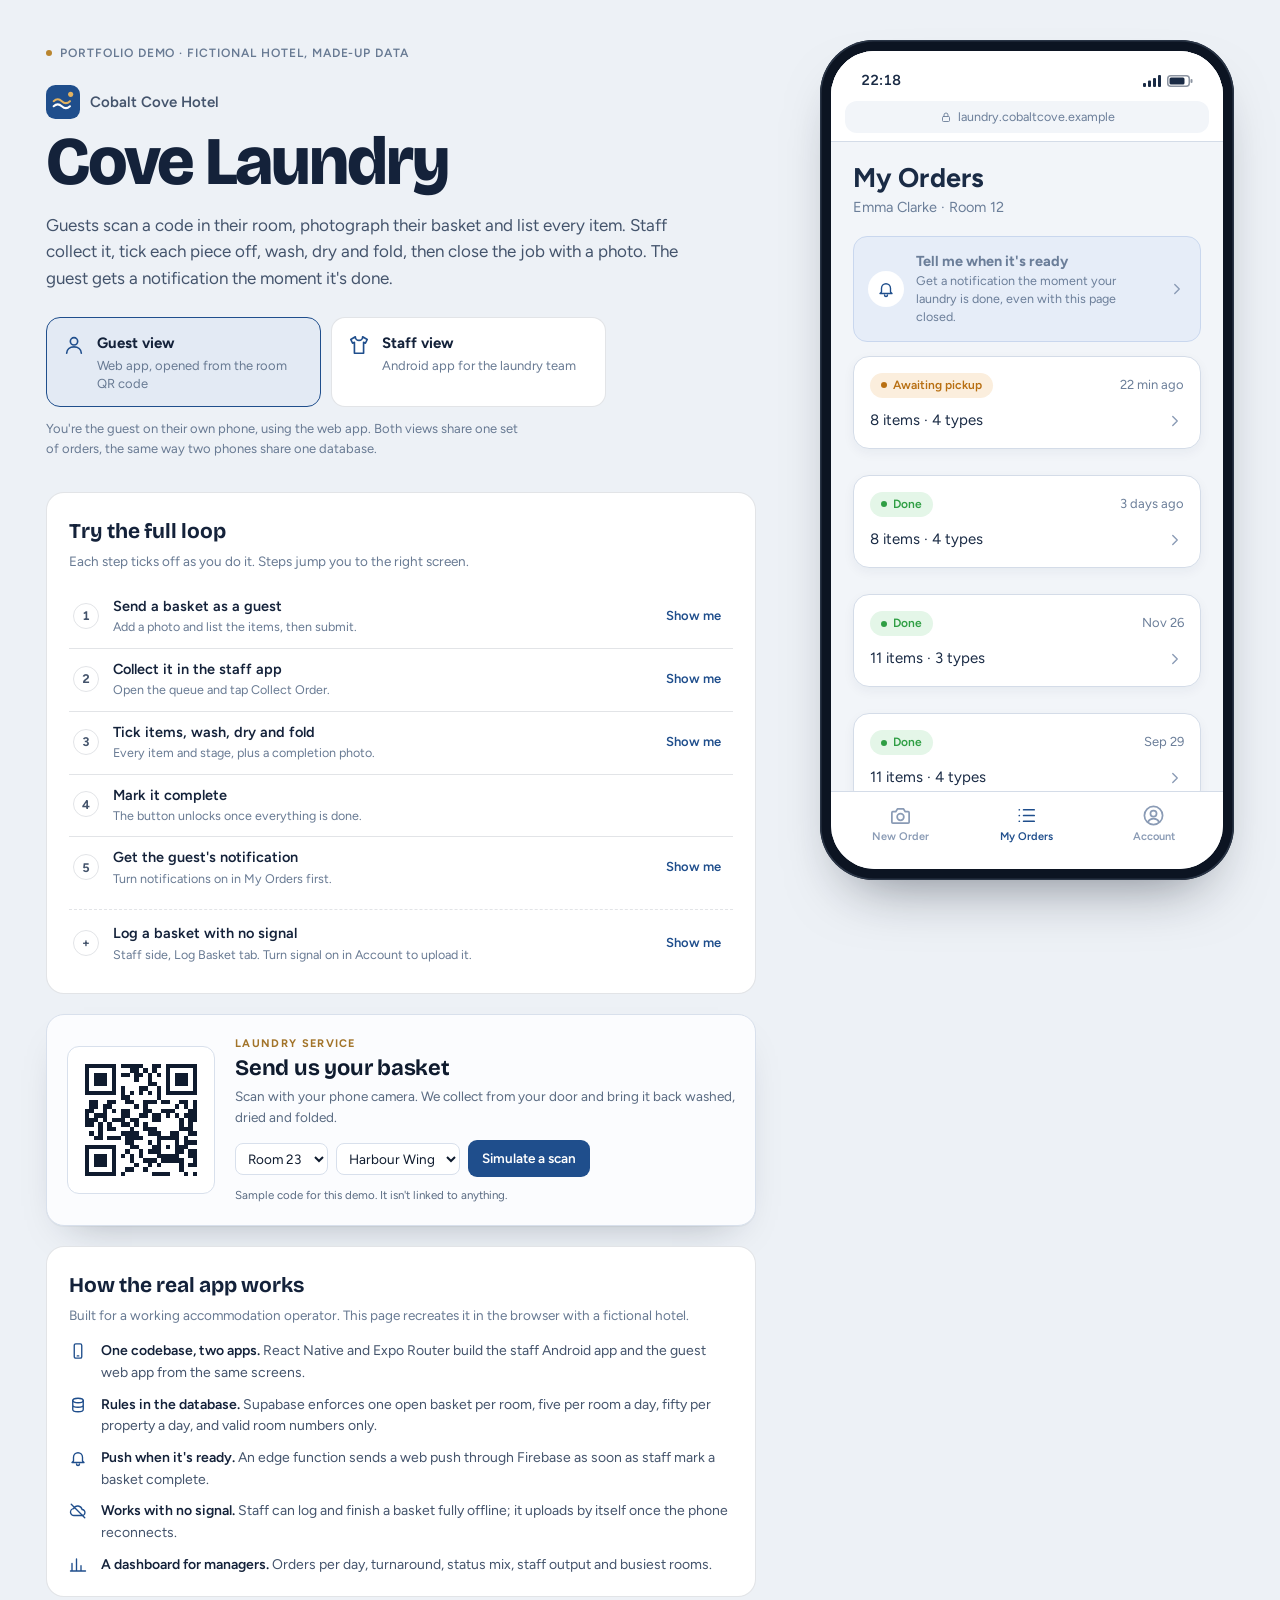
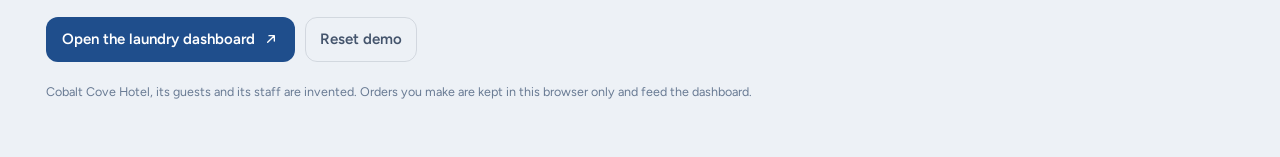
==== demos/cove-laundry/index.html @ ec840adc "Add files via upload" ====
<!doctype html><html><head><meta charset=utf8><meta name=viewport content="width=device-width,initial-scale=1,viewport-fit=cover"><style>:root{color-scheme:light;box-sizing:border-box;padding-top:env(safe-area-inset-top,0px);padding-bottom:env(safe-area-inset-bottom,0px)}html{scroll-padding-top:env(safe-area-inset-top,0px)}body{margin:0;padding:0;font:14px -apple-system,BlinkMacSystemFont,sans-serif;background:#fff;color:#000}img{max-width:100%}[hidden]:not([hidden=until-found i]){display:none!important}</style></head><body>
<title>Cove Laundry</title>
<meta name="claude:viewport-fit-sides" content="cover">
<meta name="description" content="Interactive demo of a hotel laundry app: guests send a basket from a QR code in their room, staff collect, process and complete it.">
<link rel="preconnect" href="https://fonts.googleapis.com">
<link rel="preconnect" href="https://fonts.gstatic.com" crossorigin>
<link rel="stylesheet" href="https://fonts.googleapis.com/css2?family=Bricolage+Grotesque:opsz,wght@12..96,500;12..96,700;12..96,800&family=Figtree:wght@400;500;600;700&display=swap">
<style>
/* Layout: showcase copy on the left, a live phone on the right (stacks on phones).
   The phone screen keeps the app's own light palette in both themes, the way the
   real app ships light-only; everything around it follows the viewer's theme. */
:root {
  --bg: #edf1f6;
  --panel: #ffffff;
  --ink: #14223a;
  --ink-2: #44546c;
  --muted: #687a93;
  --line: rgba(20, 34, 58, 0.12);
  --accent: #1f4e8c;
  --accent-ink: #ffffff;
  --brass: #b9852f;
  --soft: #e3eaf4;
  --bezel: #0c1422;
  --bezel-edge: #2a3546;
  --paper: #fbfcfe;
  --paper-ink: #0f1b2e;
  --paper-muted: #5a6b82;
  --paper-line: #d8e0ec;
  --done: #2f9e44;

  --f-display: "Bricolage Grotesque", "Segoe UI", system-ui, sans-serif;
  --f-body: "Figtree", system-ui, -apple-system, "Segoe UI", sans-serif;

  /* Phone screen: the app's own palette (light only, like the real app). */
  --s-bg: #f2f5f9;
  --s-surface: #ffffff;
  --s-border: #d4dce8;
  --s-accent: #1f4e8c;
  --s-accent-l: #2f6fc4;
  --s-accent-soft: #e6edf8;
  --s-grey: #8a9bb5;
  --s-text: #1a2b45;
  --s-muted: #6b7e99;
  --s-success: #2f9e44;
  --s-success-l: #e4f6e8;
  --s-warning: #b86f12;
  --s-warning-l: #fbeedd;
  --s-danger: #c0392b;
  --s-danger-l: #fbe7e4;
  --s-white: #ffffff;
  --s-overlay: rgba(26, 43, 69, 0.55);
  --s-push: rgba(250, 251, 253, 0.97);
}
@media (prefers-color-scheme: dark) {
  :root:not([data-theme="light"]) {
    --bg: #0c121c;
    --panel: #131c29;
    --ink: #edf2f9;
    --ink-2: #bcc8d8;
    --muted: #8b9bb1;
    --line: rgba(255, 255, 255, 0.1);
    --accent: #78a6e6;
    --accent-ink: #0c1422;
    --brass: #d8ab5c;
    --soft: #1b2636;
    --bezel: #04070c;
    --bezel-edge: #2c3748;
    --done: #4cc265;
    color-scheme: dark;
  }
}
:root[data-theme="dark"] {
  --bg: #0c121c;
  --panel: #131c29;
  --ink: #edf2f9;
  --ink-2: #bcc8d8;
  --muted: #8b9bb1;
  --line: rgba(255, 255, 255, 0.1);
  --accent: #78a6e6;
  --accent-ink: #0c1422;
  --brass: #d8ab5c;
  --soft: #1b2636;
  --bezel: #04070c;
  --bezel-edge: #2c3748;
  --done: #4cc265;
  color-scheme: dark;
}

* { box-sizing: border-box; }
body {
  margin: 0;
  background: var(--bg);
  color: var(--ink);
  font: 15px/1.55 var(--f-body);
  -webkit-font-smoothing: antialiased;
}
button, input, select { font: inherit; }
:focus-visible { outline: 2px solid var(--accent); outline-offset: 2px; }

.page {
  max-width: 1220px;
  margin: 0 auto;
  padding-block: 40px 56px;
  padding-left: max(16px, env(safe-area-inset-left, 0px));
  padding-right: max(16px, env(safe-area-inset-right, 0px));
  display: grid;
  grid-template-columns: minmax(0, 1fr) 414px;
  grid-template-areas: "intro device" "details device";
  column-gap: 64px;
  row-gap: 32px;
  align-items: start;
}
.intro { grid-area: intro; min-width: 0; }
.details { grid-area: details; min-width: 0; display: grid; gap: 20px; }
.device-col { grid-area: device; position: sticky; top: 24px; }

.eyebrow {
  display: inline-flex; align-items: center; gap: 8px;
  font-size: 12px; font-weight: 600; letter-spacing: 0.08em; text-transform: uppercase;
  color: var(--muted);
}
.eyebrow .dot { width: 6px; height: 6px; border-radius: 50%; background: var(--brass); }
.brandline { display: flex; align-items: center; gap: 10px; margin-top: 22px; color: var(--ink-2); font-weight: 600; }
.brandline svg { width: 34px; height: 34px; flex: none; }
h1 {
  font-family: var(--f-display);
  font-weight: 800;
  font-size: clamp(42px, 6vw, 68px);
  line-height: 0.98;
  letter-spacing: -0.03em;
  margin: 10px 0 16px;
  text-wrap: balance;
}
.lede { font-size: 17px; color: var(--ink-2); max-width: 60ch; margin: 0 0 26px; }

.modes { display: grid; grid-template-columns: 1fr 1fr; gap: 10px; max-width: 560px; }
.mode {
  display: flex; gap: 12px; align-items: flex-start; text-align: left;
  padding: 14px 16px; border-radius: 14px; cursor: pointer;
  background: var(--panel); color: var(--ink); border: 1.5px solid var(--line);
  transition: border-color .15s, background .15s;
}
.mode:hover { border-color: var(--accent); }
.mode[aria-pressed="true"] { border-color: var(--accent); background: var(--soft); }
.mode svg { width: 22px; height: 22px; flex: none; margin-top: 2px; color: var(--accent); }
.mode b { display: block; font-weight: 700; }
.mode span { display: block; font-size: 13px; color: var(--muted); line-height: 1.35; margin-top: 2px; }
.modehint { color: var(--muted); font-size: 13px; margin: 12px 0 0; max-width: 60ch; }

.panel {
  background: var(--panel); border: 1px solid var(--line); border-radius: 18px;
  padding: 22px 22px 20px;
}
.panel h2 {
  font-family: var(--f-display); font-weight: 700; font-size: 21px; letter-spacing: -0.01em;
  margin: 0 0 4px;
}
.panel .hint { color: var(--muted); font-size: 13.5px; margin: 0 0 14px; }

.steps { list-style: none; padding: 0; margin: 0; display: grid; gap: 2px; }
.step {
  display: grid; grid-template-columns: 28px minmax(0, 1fr) auto; gap: 12px; align-items: center;
  padding: 9px 4px; border-top: 1px solid var(--line);
}
.step:first-child { border-top: 0; }
.step .num {
  width: 26px; height: 26px; border-radius: 50%; display: grid; place-items: center;
  font-size: 12.5px; font-weight: 700; border: 1.5px solid var(--line); color: var(--ink-2);
  font-variant-numeric: tabular-nums;
}
.step.done .num { background: var(--done); border-color: var(--done); color: #fff; }
.step .txt b { display: block; font-weight: 600; font-size: 14.5px; }
.step .txt span { display: block; font-size: 12.5px; color: var(--muted); }
.step.done .txt b { color: var(--ink-2); }
.linkbtn {
  border: 0; background: none; color: var(--accent); font-weight: 600; font-size: 13px; cursor: pointer;
  padding: 6px 8px; border-radius: 8px; white-space: nowrap;
}
.linkbtn:hover { background: var(--soft); }
.also { margin-top: 10px; padding-top: 12px; border-top: 1px dashed var(--line); }

/* In-room card: a printed tent card, deliberately paper-white in both themes. */
.roomcard {
  background: var(--paper); color: var(--paper-ink);
  border: 1px solid var(--paper-line); border-radius: 18px;
  padding: 20px; display: grid; grid-template-columns: 148px minmax(0, 1fr); gap: 20px; align-items: center;
  box-shadow: 0 1px 0 rgba(15, 27, 46, .04), 0 18px 40px -24px rgba(15, 27, 46, .35);
}
.qrbox { background: #fff; border: 1px solid var(--paper-line); border-radius: 12px; padding: 8px; }
.qrbox svg { display: block; width: 100%; height: auto; }
.roomcard .kicker { font-size: 11px; letter-spacing: .12em; text-transform: uppercase; font-weight: 700; color: #a2742a; }
.roomcard h3 { font-family: var(--f-display); font-size: 22px; line-height: 1.1; margin: 4px 0 6px; letter-spacing: -0.01em; }
.roomcard p { margin: 0 0 12px; font-size: 13.5px; color: var(--paper-muted); }
.roomcard .pickrow { display: flex; flex-wrap: wrap; gap: 8px; align-items: center; }
.roomcard select {
  border: 1px solid var(--paper-line); background: #fff; color: var(--paper-ink);
  border-radius: 8px; padding: 6px 8px; font-size: 13.5px; color-scheme: light;
}
.scanbtn {
  border: 0; border-radius: 9px; padding: 8px 14px; cursor: pointer; font-weight: 600; font-size: 13.5px;
  background: #1f4e8c; color: #fff;
}
.scanbtn:hover { background: #2a5fa6; }
.roomcard .fine { font-size: 11.5px; color: var(--paper-muted); margin: 10px 0 0; }

.stack { margin: 0; padding: 0; list-style: none; display: grid; gap: 10px; }
.stack li { display: grid; grid-template-columns: 22px minmax(0, 1fr); gap: 10px; font-size: 14px; color: var(--ink-2); }
.stack li svg { width: 18px; height: 18px; color: var(--accent); margin-top: 2px; }
.stack li b { color: var(--ink); font-weight: 600; }

.actions { display: flex; flex-wrap: wrap; gap: 10px; align-items: center; }
.cta {
  display: inline-flex; align-items: center; gap: 8px; text-decoration: none;
  background: var(--accent); color: var(--accent-ink); font-weight: 600;
  padding: 11px 16px; border-radius: 12px; border: 0; cursor: pointer;
}
.cta svg { width: 16px; height: 16px; }
.ghost {
  display: inline-flex; align-items: center; gap: 8px; cursor: pointer;
  background: transparent; color: var(--ink-2); border: 1px solid var(--line);
  padding: 10px 14px; border-radius: 12px; font-weight: 600;
}
.ghost:hover { color: var(--ink); border-color: var(--muted); }
.ghost.warn { color: #c0392b; border-color: #c0392b; }
.small { color: var(--muted); font-size: 12.5px; margin: 0; }

/* ---------------------------------------------------------------- phone */
.phone {
  width: 414px; max-width: 100%;
  height: clamp(640px, calc(100vh - 48px), 840px);
  padding: 11px; border-radius: 54px;
  background: var(--bezel);
  box-shadow: inset 0 0 0 1.5px var(--bezel-edge), 0 30px 60px -30px rgba(12, 20, 34, .55);
}
.screen {
  position: relative; height: 100%; overflow: hidden; border-radius: 44px;
  background: var(--s-bg); color: var(--s-text);
  display: flex; flex-direction: column;
  font-family: var(--f-body); font-size: 15px; line-height: 1.45;
  color-scheme: light;
}
#app { display: flex; flex-direction: column; height: 100%; min-height: 0; }
.sbar {
  flex: none; height: 46px; padding: 14px 30px 0; display: flex; align-items: center; justify-content: space-between;
  font-weight: 600; font-size: 14.5px; color: var(--s-text); background: var(--s-surface);
  font-variant-numeric: tabular-nums;
}
.sbar.staff { background: var(--s-bg); }
.sbar .icons { display: flex; align-items: center; gap: 6px; }
.sbar .icons svg { height: 12px; width: auto; }
.sbar .nosig { font-size: 11.5px; font-weight: 600; color: var(--s-warning); }
.urlbar {
  flex: none; margin: 4px 14px 8px; padding: 7px 12px; border-radius: 12px;
  background: var(--s-bg); color: var(--s-muted); font-size: 12.5px;
  display: flex; align-items: center; gap: 6px; justify-content: center;
}
.urlbar svg { width: 12px; height: 12px; }
.urlwrap { background: var(--s-surface); border-bottom: 1px solid var(--s-border); flex: none; }
.view { flex: 1; min-height: 0; overflow-y: auto; overscroll-behavior: contain; scrollbar-width: thin; }
.pad { padding: 20px 22px 32px; }

.tabbar {
  flex: none; display: grid; background: var(--s-surface); border-top: 1px solid var(--s-border);
  padding: 6px 6px 18px;
}
.tab {
  border: 0; background: none; cursor: pointer; display: grid; justify-items: center; gap: 2px;
  color: var(--s-grey); font-size: 11px; font-weight: 600; padding: 6px 2px; border-radius: 10px;
}
.tab svg { width: 23px; height: 23px; }
.tab[aria-current="page"] { color: var(--s-accent); }

.s-title { font-size: 27px; font-weight: 700; letter-spacing: 0.1px; margin: 0; color: var(--s-text); line-height: 1.15; }
.s-sub { color: var(--s-muted); margin: 4px 0 18px; font-size: 14.5px; }
.back {
  width: 40px; height: 40px; margin: -6px 0 6px -10px; border: 0; background: none; cursor: pointer;
  display: grid; place-items: center; color: var(--s-text); border-radius: 10px;
}
.back svg { width: 22px; height: 22px; }

.card {
  background: var(--s-surface); border: 1px solid var(--s-border); border-radius: 16px; padding: 16px;
  box-shadow: 0 4px 12px rgba(26, 43, 69, .05);
}
.card + .card { margin-top: 14px; }
.card h3 { margin: 0; font-size: 17px; font-weight: 600; }
.card .h-hint { color: var(--s-muted); font-size: 13px; font-weight: 500; margin: 4px 0 12px; }
.card-row { display: flex; align-items: center; gap: 10px; justify-content: space-between; }
.tap { cursor: pointer; transition: background .12s; display: block; width: 100%; text-align: left; font: inherit; color: inherit; }
.tap:hover { background: #f8fafd; }
.tap.card-row { display: flex; }
.list { display: grid; gap: 12px; }

.badge {
  display: inline-flex; align-items: center; gap: 6px; flex: none;
  padding: 4px 11px; border-radius: 999px; font-size: 12px; font-weight: 600; white-space: nowrap;
}
.badge::before { content: ""; width: 6px; height: 6px; border-radius: 50%; background: currentColor; }
.b-pending { color: var(--s-warning); background: var(--s-warning-l); }
.b-in_progress { color: var(--s-accent-l); background: var(--s-accent-soft); }
.b-completed { color: var(--s-success); background: var(--s-success-l); }

.meta { color: var(--s-muted); font-size: 13px; }
.who { font-weight: 600; font-size: 15px; }
.chev { width: 18px; height: 18px; color: var(--s-grey); flex: none; }
.hint-line { display: flex; align-items: center; gap: 6px; margin-top: 10px; color: var(--s-warning); font-size: 12.5px; font-weight: 600; }
.hint-line svg { width: 15px; height: 15px; }
.unsynced {
  display: inline-flex; align-items: center; gap: 6px; margin-top: 8px;
  background: var(--s-warning-l); color: var(--s-warning); border-radius: 8px; padding: 4px 8px;
  font-size: 12px; font-weight: 600;
}
.unsynced svg { width: 13px; height: 13px; }

.btn {
  display: inline-flex; align-items: center; justify-content: center; gap: 8px;
  height: 48px; padding: 0 16px; border-radius: 12px; cursor: pointer; width: 100%;
  font-weight: 600; font-size: 15px; border: 1.5px solid transparent; text-decoration: none;
}
.btn svg { width: 18px; height: 18px; }
.btn.lg { height: 54px; font-size: 16px; }
.btn.primary { background: var(--s-accent); color: var(--s-white); }
.btn.secondary { background: var(--s-accent-l); color: var(--s-white); }
.btn.outline { background: var(--s-surface); color: var(--s-accent); border-color: var(--s-accent); }
.btn:disabled, .btn[aria-disabled="true"] { opacity: .42; cursor: not-allowed; }
.btn-row { display: flex; gap: 10px; }
.mt { margin-top: 14px; }
.mt-l { margin-top: 20px; }

.field { display: grid; gap: 6px; }
.field + .field { margin-top: 14px; }
.field > span { font-size: 13px; font-weight: 500; color: var(--s-muted); }
.input {
  width: 100%; height: 46px; padding: 0 12px; border-radius: 12px; font-size: 15px;
  border: 1px solid var(--s-border); background: var(--s-surface); color: var(--s-text);
  appearance: none;
}
select.input {
  background-image: url("data:image/svg+xml,%3Csvg xmlns='http://www.w3.org/2000/svg' viewBox='0 0 24 24' fill='none' stroke='%238A9BB5' stroke-width='2'%3E%3Cpath d='M6 9l6 6 6-6'/%3E%3C/svg%3E");
  background-repeat: no-repeat; background-position: right 12px center; background-size: 18px; padding-right: 38px;
}
.input::placeholder { color: var(--s-grey); }
.input:focus { outline: 2px solid var(--s-accent-l); outline-offset: 0; border-color: transparent; }

.photo { position: relative; border-radius: 12px; overflow: hidden; background: var(--s-bg); height: 180px; }
.photo svg, .photo img { display: block; width: 100%; height: 100%; object-fit: cover; }
.chip-x {
  position: absolute; top: 8px; right: 8px; display: inline-flex; align-items: center; gap: 4px;
  background: var(--s-overlay); color: var(--s-white); border: 0; border-radius: 999px; padding: 5px 10px;
  font-size: 12px; font-weight: 600; cursor: pointer;
}
.chip-x svg { width: 13px; height: 13px; }
.photo-tag {
  position: absolute; left: 8px; bottom: 8px; background: var(--s-overlay); color: var(--s-white);
  font-size: 11px; font-weight: 600; padding: 3px 8px; border-radius: 6px;
}

.items { display: grid; gap: 2px; margin-bottom: 12px; }
.item {
  display: flex; align-items: center; gap: 10px; padding: 8px 0; border-bottom: 1px solid var(--s-border);
  font: inherit; color: inherit; background: none; border-left: 0; border-right: 0; border-top: 0; text-align: left; width: 100%;
}
button.item { cursor: pointer; }
button.item:disabled { cursor: default; }
.qty {
  min-width: 26px; height: 26px; border-radius: 13px; background: var(--s-bg); color: var(--s-accent);
  display: inline-grid; place-items: center; padding: 0 7px; font-size: 12.5px; font-weight: 700;
  font-variant-numeric: tabular-nums;
}
.item .nm { flex: 1; }
.item .nm.checked { color: var(--s-muted); text-decoration: line-through; }
.item svg { width: 20px; height: 20px; flex: none; }
.icon-btn { border: 0; background: none; cursor: pointer; padding: 4px; border-radius: 8px; display: grid; place-items: center; }
.icon-btn svg { width: 18px; height: 18px; }
.c-danger { color: var(--s-danger); }
.c-success { color: var(--s-success); }
.c-grey { color: var(--s-grey); }

.addrow { display: flex; gap: 8px; }
.addrow .input { flex: 1; min-width: 0; }
.stepper {
  display: flex; align-items: center; height: 46px; padding: 0 4px; border-radius: 12px;
  background: var(--s-bg); border: 1px solid var(--s-border);
}
.stepper button { width: 30px; height: 30px; border: 0; background: none; color: var(--s-accent); cursor: pointer; display: grid; place-items: center; border-radius: 8px; }
.stepper button svg { width: 16px; height: 16px; }
.stepper b { min-width: 22px; text-align: center; font-variant-numeric: tabular-nums; }
.quick { display: flex; flex-wrap: wrap; gap: 6px; margin-top: 10px; }
.quick button {
  border: 1px dashed var(--s-border); background: var(--s-surface); color: var(--s-muted);
  border-radius: 999px; padding: 4px 10px; font-size: 12.5px; font-weight: 500; cursor: pointer;
}
.quick button:hover { color: var(--s-accent); border-color: var(--s-accent); }

.banner {
  display: flex; gap: 12px; align-items: center; padding: 14px; border-radius: 14px; margin-bottom: 14px;
  background: var(--s-accent-soft); border: 1px solid #c9d7ee; cursor: pointer; width: 100%; text-align: left;
  color: var(--s-text); font: inherit;
}
.banner .ic { width: 36px; height: 36px; border-radius: 50%; background: var(--s-surface); display: grid; place-items: center; color: var(--s-accent); flex: none; }
.banner .ic svg { width: 18px; height: 18px; }
.banner b { display: block; font-size: 14.5px; }
.banner span { display: block; font-size: 12.5px; color: var(--s-muted); }
.banner.ok { background: var(--s-success-l); border-color: #c4e7cc; cursor: default; }
.banner.ok .ic { color: var(--s-success); }

.note {
  display: flex; gap: 10px; align-items: flex-start; padding: 12px 14px; border-radius: 12px;
  background: var(--s-accent-soft); color: var(--s-text); font-size: 13px; margin-bottom: 14px;
}
.note svg { width: 18px; height: 18px; color: var(--s-accent); flex: none; margin-top: 1px; }
.error {
  display: flex; gap: 10px; align-items: flex-start; padding: 12px 14px; border-radius: 12px;
  background: var(--s-danger-l); color: #8f2a20; font-size: 13.5px; margin-bottom: 14px;
}
.error svg { width: 18px; height: 18px; flex: none; margin-top: 1px; }

.timeline { display: grid; }
.tl { display: grid; grid-template-columns: 22px minmax(0, 1fr); gap: 12px; }
.tl .mk { display: grid; justify-items: center; }
.tl .dot { width: 22px; height: 22px; border-radius: 50%; border: 2px solid var(--s-border); background: var(--s-surface); display: grid; place-items: center; }
.tl .dot svg { width: 12px; height: 12px; color: var(--s-white); }
.tl.done .dot { background: var(--s-success); border-color: var(--s-success); }
.tl .ln { width: 2px; flex: 1; min-height: 22px; background: var(--s-border); }
.tl.done .ln { background: var(--s-success); }
.tl .tx { padding-bottom: 14px; }
.tl .tx b { display: block; font-weight: 600; color: var(--s-muted); }
.tl.done .tx b { color: var(--s-text); }
.tl .tx span { font-size: 12.5px; color: var(--s-muted); }

.stages { display: grid; grid-template-columns: repeat(3, 1fr); gap: 8px; }
.stage {
  display: grid; justify-items: center; gap: 4px; padding: 12px 6px; border-radius: 12px; cursor: pointer;
  border: 1.5px solid var(--s-border); background: var(--s-surface); color: var(--s-muted); font-weight: 600; font-size: 13px;
}
.stage svg { width: 20px; height: 20px; }
.stage.on { border-color: var(--s-success); background: var(--s-success-l); color: var(--s-success); }
.stage:disabled { opacity: .55; cursor: default; }
.chips { display: flex; gap: 8px; flex-wrap: wrap; }
.chipst { display: inline-flex; align-items: center; gap: 5px; border-radius: 999px; padding: 4px 10px; font-size: 12.5px; font-weight: 600; background: var(--s-bg); color: var(--s-muted); }
.chipst.on { background: var(--s-success-l); color: var(--s-success); }
.chipst svg { width: 14px; height: 14px; }

.profile { display: grid; justify-items: center; text-align: center; padding: 24px 16px; }
.avatar { width: 64px; height: 64px; border-radius: 50%; background: var(--s-accent); color: var(--s-white); display: grid; place-items: center; margin-bottom: 10px; }
.avatar svg { width: 28px; height: 28px; }
.profile .nm { font-size: 19px; font-weight: 700; }
.roletag { margin-top: 10px; background: var(--s-accent-soft); color: var(--s-accent); padding: 4px 12px; border-radius: 999px; font-size: 12px; font-weight: 600; }
.statrow { display: grid; grid-template-columns: repeat(3, 1fr); gap: 8px; margin-top: 12px; }
.stat { text-align: center; background: var(--s-bg); border-radius: 12px; padding: 10px 4px; }
.stat b { display: block; font-size: 24px; font-weight: 700; font-variant-numeric: tabular-nums; }
.stat span { font-size: 12px; color: var(--s-muted); font-weight: 500; }
.switch {
  width: 46px; height: 28px; border-radius: 999px; border: 0; cursor: pointer; position: relative; flex: none;
  background: var(--s-border); transition: background .15s;
}
.switch::after { content: ""; position: absolute; top: 3px; left: 3px; width: 22px; height: 22px; border-radius: 50%; background: var(--s-white); box-shadow: 0 1px 3px rgba(0,0,0,.2); transition: transform .15s; }
.switch[aria-checked="true"] { background: var(--s-success); }
.switch[aria-checked="true"]::after { transform: translateX(18px); }

.empty { text-align: center; padding: 48px 18px; color: var(--s-muted); }
.empty svg { width: 46px; height: 46px; color: var(--s-grey); }
.empty b { display: block; color: var(--s-text); font-size: 16px; margin: 8px 0 4px; }
.empty span { font-size: 13.5px; }

.hotelmark { display: flex; align-items: center; gap: 10px; margin-bottom: 26px; }
.hotelmark svg { width: 40px; height: 40px; }
.hotelmark b { display: block; font-size: 15px; }
.hotelmark span { display: block; font-size: 12px; color: var(--s-muted); letter-spacing: .06em; text-transform: uppercase; font-weight: 600; }
.namechips { display: flex; flex-wrap: wrap; gap: 6px; margin-top: 10px; }
.namechips button { border: 1px solid var(--s-border); background: var(--s-surface); color: var(--s-text); border-radius: 999px; padding: 5px 11px; font-size: 13px; cursor: pointer; }
.namechips button:hover { border-color: var(--s-accent); color: var(--s-accent); }
.offline-note { display: flex; gap: 10px; padding: 12px 14px; border-radius: 12px; background: var(--s-surface); border: 1px solid var(--s-border); font-size: 13px; color: var(--s-muted); margin-bottom: 14px; }
.offline-note svg { width: 18px; height: 18px; color: var(--s-accent); flex: none; margin-top: 1px; }
.listnote { text-align: center; color: var(--s-muted); font-size: 12.5px; padding: 6px 0 0; }

/* toasts, push notifications and sheets live above the re-rendered app */
#toasts { position: absolute; left: 12px; right: 12px; top: 50px; display: grid; gap: 8px; z-index: 30; pointer-events: none; }
.toast {
  pointer-events: auto; background: var(--s-text); color: var(--s-white); border-radius: 14px; padding: 12px 14px;
  font-size: 13.5px; box-shadow: 0 10px 30px rgba(10, 20, 40, .25); animation: drop .25s ease-out;
}
.toast b { display: block; font-size: 14px; }
.toast.push {
  background: var(--s-push); color: var(--s-text); border: 1px solid var(--s-border); cursor: pointer;
  display: grid; grid-template-columns: 36px minmax(0, 1fr); gap: 10px; align-items: start;
}
.toast.push .appic { width: 36px; height: 36px; border-radius: 9px; background: var(--s-accent); display: grid; place-items: center; color: #fff; }
.toast.push .appic svg { width: 20px; height: 20px; }
.toast.push small { display: block; color: var(--s-muted); font-size: 11.5px; }
.toast.push span { display: block; color: var(--s-muted); }
@keyframes drop { from { transform: translateY(-14px); opacity: 0; } to { transform: none; opacity: 1; } }
#sheet[hidden] { display: none; }
#sheet { position: absolute; inset: 0; background: var(--s-overlay); z-index: 40; display: grid; align-items: end; }
.sheetbox { background: var(--s-surface); border-radius: 22px 22px 0 0; padding: 22px 22px 30px; animation: rise .22s ease-out; }
.sheetbox h3 { margin: 0 0 6px; font-size: 18px; }
.sheetbox p { margin: 0 0 18px; color: var(--s-muted); font-size: 14px; }
@keyframes rise { from { transform: translateY(30px); opacity: .4; } to { transform: none; opacity: 1; } }
@media (prefers-reduced-motion: reduce) { .toast, .sheetbox { animation: none; } }

@media (max-width: 1040px) {
  .page { grid-template-columns: minmax(0, 1fr); grid-template-areas: "intro" "device" "details"; padding-block: 28px 48px; }
  .device-col { position: static; justify-self: center; width: 100%; max-width: 414px; }
  .phone { height: 780px; }
}
@media (max-width: 480px) {
  .phone { padding: 0; border-radius: 22px; height: 740px; box-shadow: 0 0 0 1px var(--line); }
  .screen { border-radius: 22px; }
  .sbar { padding: 6px 18px 0; height: 34px; }
  .modes { grid-template-columns: 1fr; }
  .roomcard { grid-template-columns: 1fr; justify-items: start; }
  .roomcard .qrbox { width: 150px; }
  .panel { padding: 18px 16px; }
}
</style>

<div class="page">
  <header class="intro">
    <div class="eyebrow"><span class="dot"></span>Portfolio demo · fictional hotel, made-up data</div>
    <div class="brandline">
      <svg viewBox="0 0 40 40" aria-hidden="true"><rect width="40" height="40" rx="11" fill="#1f4e8c"/><path d="M9 25c3.2-3 6.4-3 9.6 0s6.4 3 9.6 0" fill="none" stroke="#fff" stroke-width="2.4" stroke-linecap="round"/><path d="M9 19c3.2-3 6.4-3 9.6 0s6.4 3 9.6 0" fill="none" stroke="#e2b261" stroke-width="2.4" stroke-linecap="round"/><circle cx="29" cy="11" r="3" fill="#e2b261"/></svg>
      Cobalt Cove Hotel
    </div>
    <h1>Cove Laundry</h1>
    <p class="lede">Guests scan a code in their room, photograph their basket and list every item. Staff collect it, tick each piece off, wash, dry and fold, then close the job with a photo. The guest gets a notification the moment it's done.</p>
    <div class="modes" id="modes">
      <button class="mode" type="button" data-mode="guest" aria-pressed="true">
        <svg viewBox="0 0 24 24" fill="none" stroke="currentColor" stroke-width="1.8" stroke-linecap="round" stroke-linejoin="round" aria-hidden="true"><circle cx="12" cy="8" r="4"/><path d="M4 21c0-4.4 3.6-7 8-7s8 2.6 8 7"/></svg>
        <div><b>Guest view</b><span>Web app, opened from the room QR code</span></div>
      </button>
      <button class="mode" type="button" data-mode="staff" aria-pressed="false">
        <svg viewBox="0 0 24 24" fill="none" stroke="currentColor" stroke-width="1.8" stroke-linecap="round" stroke-linejoin="round" aria-hidden="true"><path d="M8 3l-5 3 2 4 2-1v12h10V9l2 1 2-4-5-3a4 4 0 0 1-8 0z"/></svg>
        <div><b>Staff view</b><span>Android app for the laundry team</span></div>
      </button>
    </div>
    <p class="modehint" id="modeHint">Both views share one set of orders, the same way two phones share one database in the real app.</p>
  </header>

  <div class="device-col">
    <div class="phone">
      <div class="screen" id="screen">
        <div id="app"></div>
        <div id="toasts" aria-live="polite"></div>
        <div id="sheet" hidden></div>
      </div>
    </div>
  </div>

  <aside class="details">
    <section class="panel" aria-labelledby="tourTitle">
      <h2 id="tourTitle">Try the full loop</h2>
      <p class="hint">Each step ticks off as you do it. Steps jump you to the right screen.</p>
      <ol class="steps" id="steps"></ol>
    </section>

    <section class="roomcard" aria-label="In-room QR card">
      <div class="qrbox" id="qr"></div>
      <div>
        <div class="kicker">Laundry service</div>
        <h3>Send us your basket</h3>
        <p>Scan with your phone camera. We collect from your door and bring it back washed, dried and folded.</p>
        <div class="pickrow">
          <select id="qrRoom" aria-label="Room on the card"></select>
          <select id="qrSite" aria-label="Property on the card"></select>
          <button class="scanbtn" type="button" id="scanBtn">Simulate a scan</button>
        </div>
        <p class="fine">Sample code for this demo. It isn't linked to anything.</p>
      </div>
    </section>

    <section class="panel" aria-labelledby="stackTitle">
      <h2 id="stackTitle">How the real app works</h2>
      <p class="hint">Built for a working accommodation operator. This page recreates it in the browser with a fictional hotel.</p>
      <ul class="stack">
        <li><svg viewBox="0 0 24 24" fill="none" stroke="currentColor" stroke-width="1.8" stroke-linecap="round" stroke-linejoin="round"><rect x="7" y="2.5" width="10" height="19" rx="2"/><path d="M11 18.5h2"/></svg><div><b>One codebase, two apps.</b> React Native and Expo Router build the staff Android app and the guest web app from the same screens.</div></li>
        <li><svg viewBox="0 0 24 24" fill="none" stroke="currentColor" stroke-width="1.8" stroke-linecap="round" stroke-linejoin="round"><ellipse cx="12" cy="6" rx="7" ry="3"/><path d="M5 6v12c0 1.7 3.1 3 7 3s7-1.3 7-3V6M5 12c0 1.7 3.1 3 7 3s7-1.3 7-3"/></svg><div><b>Rules in the database.</b> Supabase enforces one open basket per room, five per room a day, fifty per property a day, and valid room numbers only.</div></li>
        <li><svg viewBox="0 0 24 24" fill="none" stroke="currentColor" stroke-width="1.8" stroke-linecap="round" stroke-linejoin="round"><path d="M6 16V11a6 6 0 1 1 12 0v5l2 2H4z"/><path d="M10 20a2 2 0 0 0 4 0"/></svg><div><b>Push when it's ready.</b> An edge function sends a web push through Firebase as soon as staff mark a basket complete.</div></li>
        <li><svg viewBox="0 0 24 24" fill="none" stroke="currentColor" stroke-width="1.8" stroke-linecap="round" stroke-linejoin="round"><path d="M7 18h10a4 4 0 0 0 .5-8A6 6 0 0 0 6.2 8.8 4.6 4.6 0 0 0 7 18z"/><path d="M3 3l18 18"/></svg><div><b>Works with no signal.</b> Staff can log and finish a basket fully offline; it uploads by itself once the phone reconnects.</div></li>
        <li><svg viewBox="0 0 24 24" fill="none" stroke="currentColor" stroke-width="1.8" stroke-linecap="round" stroke-linejoin="round"><path d="M4 20V10M10 20V4M16 20v-7M22 20H2"/></svg><div><b>A dashboard for managers.</b> Orders per day, turnaround, status mix, staff output and busiest rooms.</div></li>
      </ul>
    </section>

    <div class="actions">
      <a class="cta" href="dashboard.html" target="_blank" rel="noopener">Open the laundry dashboard
        <svg viewBox="0 0 24 24" fill="none" stroke="currentColor" stroke-width="2" stroke-linecap="round" stroke-linejoin="round"><path d="M7 17L17 7M9 7h8v8"/></svg></a>
      <button class="ghost" type="button" id="resetBtn">Reset demo</button>
    </div>
    <p class="small">Cobalt Cove Hotel, its guests and its staff are invented. Orders you make are kept in this browser only and feed the dashboard.</p>
  </aside>
</div>

<script src="demo-data.js"></script>
<script>
(function () {
  "use strict";
  var D = window.CoveData;
  var S = D.load();

  /* ------------------------------------------------------------ icons */
  var P = {
    camera: '<path d="M4 8h3l2-3h6l2 3h3a1 1 0 0 1 1 1v10a1 1 0 0 1-1 1H4a1 1 0 0 1-1-1V9a1 1 0 0 1 1-1z"/><circle cx="12" cy="13.5" r="3.5"/>',
    list: '<path d="M9 6h11M9 12h11M9 18h11M4.5 6h.01M4.5 12h.01M4.5 18h.01"/>',
    user: '<circle cx="12" cy="12" r="9.5"/><circle cx="12" cy="10" r="3.2"/><path d="M6.2 18.6c1.3-2.3 3.4-3.4 5.8-3.4s4.5 1.1 5.8 3.4"/>',
    person: '<circle cx="12" cy="8" r="4"/><path d="M4 21c0-4.4 3.6-7 8-7s8 2.6 8 7"/>',
    tray: '<path d="M3 13l2.5-7h13L21 13v6a1 1 0 0 1-1 1H4a1 1 0 0 1-1-1z"/><path d="M3 13h5l1 2h6l1-2h5"/>',
    plusCircle: '<circle cx="12" cy="12" r="9.5"/><path d="M12 8v8M8 12h8"/>',
    checkDone: '<path d="M2 13l4 4L16 7"/><path d="M12 15l2 2L22 7"/>',
    chevR: '<path d="M9 6l6 6-6 6"/>',
    chevL: '<path d="M15 6l-6 6 6 6"/>',
    trash: '<path d="M4 7h16M10 11v6M14 11v6M6 7l1 13h10l1-13M9 7V4h6v3"/>',
    water: '<path d="M12 3s6 6.5 6 11a6 6 0 0 1-12 0c0-4.5 6-11 6-11z"/>',
    sun: '<circle cx="12" cy="12" r="4"/><path d="M12 2.5v2M12 19.5v2M4.6 4.6l1.4 1.4M18 18l1.4 1.4M2.5 12h2M19.5 12h2M4.6 19.4L6 18M18 6l1.4-1.4"/>',
    fold: '<path d="M12 3l9 5-9 5-9-5 9-5z"/><path d="M3 13l9 5 9-5"/>',
    basket: '<path d="M3 10h18l-2 9.5a1 1 0 0 1-1 .5H6a1 1 0 0 1-1-.5z"/><path d="M8 10l4-6 4 6M9 14v3M12 14v3M15 14v3"/>',
    bell: '<path d="M6 16V11a6 6 0 1 1 12 0v5l2 2H4z"/><path d="M10 20a2 2 0 0 0 4 0"/>',
    bellOff: '<path d="M6 16V11a6 6 0 0 1 9.4-4.9M18 11v5l2 2H8"/><path d="M10 20a2 2 0 0 0 4 0M3 3l18 18"/>',
    phone: '<rect x="7" y="2.5" width="10" height="19" rx="2"/><path d="M11 18.5h2"/>',
    cloudOff: '<path d="M7 18h10a4 4 0 0 0 .5-8A6 6 0 0 0 6.2 8.8 4.6 4.6 0 0 0 7 18z"/><path d="M3 3l18 18"/>',
    image: '<rect x="3" y="4" width="18" height="16" rx="2"/><circle cx="9" cy="10" r="2"/><path d="M21 16l-5-5-9 9"/>',
    close: '<path d="M6 6l12 12M18 6L6 18"/>',
    swap: '<path d="M4 8h15l-3-3M20 16H5l3 3"/>',
    check: '<path d="M5 12.5l4.5 4.5L19 7.5"/>',
    plus: '<path d="M12 5v14M5 12h14"/>',
    minus: '<path d="M5 12h14"/>',
    sparkles: '<path d="M12 3l1.8 5.2L19 10l-5.2 1.8L12 17l-1.8-5.2L5 10l5.2-1.8z"/><path d="M19 16l.7 1.8 1.8.7-1.8.7L19 21l-.7-1.8-1.8-.7 1.8-.7z"/>',
    shirt: '<path d="M8 3l-5 3 2 4 2-1v12h10V9l2 1 2-4-5-3a4 4 0 0 1-8 0z"/>',
    pin: '<path d="M12 21s-7-6.2-7-11a7 7 0 0 1 14 0c0 4.8-7 11-7 11z"/><circle cx="12" cy="10" r="2.5"/>',
    qr: '<rect x="3" y="3" width="7" height="7" rx="1"/><rect x="14" y="3" width="7" height="7" rx="1"/><rect x="3" y="14" width="7" height="7" rx="1"/><path d="M14 14h3v3h-3zM20 14v.01M14 20h.01M17 17h4v4h-4"/>',
    lock: '<rect x="5" y="11" width="14" height="10" rx="2"/><path d="M8 11V8a4 4 0 0 1 8 0v3"/>',
    alert: '<circle cx="12" cy="12" r="9.5"/><path d="M12 7.5v5.5M12 16.5h.01"/>',
    upload: '<path d="M12 16V4M7 9l5-5 5 5M4 20h16"/>',
  };
  function ic(name, cls) {
    return '<svg class="' + (cls || "") + '" viewBox="0 0 24 24" fill="none" stroke="currentColor" stroke-width="1.8" stroke-linecap="round" stroke-linejoin="round" aria-hidden="true">' + P[name] + "</svg>";
  }
  function checkCircle(cls) {
    return '<svg class="' + (cls || "") + '" viewBox="0 0 24 24" aria-hidden="true"><circle cx="12" cy="12" r="10" fill="currentColor"/><path d="M7.5 12.5l3 3 6-6.5" fill="none" stroke="#fff" stroke-width="2" stroke-linecap="round" stroke-linejoin="round"/></svg>';
  }
  function ring(cls) {
    return '<svg class="' + (cls || "") + '" viewBox="0 0 24 24" aria-hidden="true"><circle cx="12" cy="12" r="9" fill="none" stroke="currentColor" stroke-width="1.8"/></svg>';
  }
  function boxChecked(cls) {
    return '<svg class="' + (cls || "") + '" viewBox="0 0 24 24" aria-hidden="true"><rect x="3" y="3" width="18" height="18" rx="4" fill="currentColor"/><path d="M7.5 12.5l3 3 6-6.5" fill="none" stroke="#fff" stroke-width="2" stroke-linecap="round" stroke-linejoin="round"/></svg>';
  }
  function boxEmpty(cls) {
    return '<svg class="' + (cls || "") + '" viewBox="0 0 24 24" aria-hidden="true"><rect x="3.9" y="3.9" width="16.2" height="16.2" rx="3.5" fill="none" stroke="currentColor" stroke-width="1.8"/></svg>';
  }
  var LOGO = '<svg viewBox="0 0 40 40" aria-hidden="true"><rect width="40" height="40" rx="11" fill="#1f4e8c"/><path d="M9 25c3.2-3 6.4-3 9.6 0s6.4 3 9.6 0" fill="none" stroke="#fff" stroke-width="2.4" stroke-linecap="round"/><path d="M9 19c3.2-3 6.4-3 9.6 0s6.4 3 9.6 0" fill="none" stroke="#e2b261" stroke-width="2.4" stroke-linecap="round"/><circle cx="29" cy="11" r="3" fill="#e2b261"/></svg>';

  /* ---------------------------------------------------------- helpers */
  function esc(s) {
    return String(s == null ? "" : s).replace(/[&<>"']/g, function (c) {
      return { "&": "&amp;", "<": "&lt;", ">": "&gt;", '"': "&quot;", "'": "&#39;" }[c];
    });
  }
  function rand(seed) {
    var a = seed | 0;
    return function () {
      a |= 0; a = (a + 0x6d2b79f5) | 0;
      var t = Math.imul(a ^ (a >>> 15), 1 | a);
      t = (t + Math.imul(t ^ (t >>> 7), 61 | t)) ^ t;
      return ((t ^ (t >>> 14)) >>> 0) / 4294967296;
    };
  }
  function hash(str) {
    var h = 2166136261;
    for (var i = 0; i < str.length; i++) { h ^= str.charCodeAt(i); h = Math.imul(h, 16777619); }
    return h >>> 0;
  }
  function fmtRel(iso) {
    var m = (Date.now() - new Date(iso).getTime()) / 6e4;
    if (m < 1) return "just now";
    if (m < 60) return Math.round(m) + " min ago";
    var h = m / 60;
    if (h < 24) return Math.round(h) + " h ago";
    var d = Math.floor(h / 24);
    if (d === 1) return "yesterday";
    if (d < 7) return d + " days ago";
    return new Date(iso).toLocaleDateString(undefined, { day: "numeric", month: "short" });
  }
  function fmtDT(iso) {
    var d = new Date(iso);
    return d.toLocaleDateString(undefined, { day: "numeric", month: "short" }) + ", " +
      d.toLocaleTimeString(undefined, { hour: "2-digit", minute: "2-digit" });
  }
  function total(o) { return o.items.reduce(function (s, i) { return s + i.quantity; }, 0); }
  function plural(n, w) { return n + " " + w + (n === 1 ? "" : "s"); }
  function shortId(o) { return o.id.slice(-6).toUpperCase(); }
  function find(id) { return S.orders.filter(function (o) { return o.id === id; })[0]; }
  function isToday(iso) { return D.dayKey(iso) === D.dayKey(new Date()); }
  function persist() { D.save(S); }

  /* ---------------------------------------------------- fake photos */
  var CLOTH = ["#3e6fb0", "#d9534f", "#f2c14e", "#5ba37a", "#e9edf2", "#2d3142", "#9b6fb5", "#e88d67", "#78b7d0", "#c9cfd8"];
  function basketSVG(seed) {
    var r = rand(seed);
    var s = '<svg viewBox="0 0 320 180" preserveAspectRatio="xMidYMid slice" role="img" aria-label="Photo of a laundry basket">';
    s += '<rect width="320" height="180" fill="#e7ecf2"/><rect y="118" width="320" height="62" fill="#cfd8e3"/>';
    s += '<path d="M0 118h320" stroke="#bfcad8" stroke-width="2"/>';
    s += '<ellipse cx="160" cy="166" rx="104" ry="9" fill="#9fb0c4" opacity=".55"/>';
    var n = 7 + Math.floor(r() * 4);
    for (var i = 0; i < n; i++) {
      var x = 78 + r() * 164, y = 50 + r() * 26, rx = 22 + r() * 22, ry = 12 + r() * 10;
      var c = CLOTH[Math.floor(r() * CLOTH.length)];
      s += '<ellipse cx="' + x.toFixed(1) + '" cy="' + y.toFixed(1) + '" rx="' + rx.toFixed(1) + '" ry="' + ry.toFixed(1) + '" fill="' + c + '" transform="rotate(' + ((r() - 0.5) * 40).toFixed(1) + " " + x.toFixed(1) + " " + y.toFixed(1) + ')"/>';
    }
    // a sleeve hanging over the rim
    var sc = CLOTH[Math.floor(r() * 4)];
    s += '<path d="M' + (200 + r() * 30).toFixed(0) + ' 70 q 18 10 14 40" stroke="' + sc + '" stroke-width="13" fill="none" stroke-linecap="round"/>';
    s += '<path d="M58 76h204l-22 86H80z" fill="#b98a55"/>';
    for (var k = 0; k < 5; k++) { var yy = 92 + k * 15; s += '<path d="M' + (62 + k * 4.5) + " " + yy + "H" + (258 - k * 4.5) + '" stroke="#9c7142" stroke-width="2.4"/>'; }
    for (var v = 0; v < 11; v++) { var xx = 74 + v * 17.2; s += '<path d="M' + xx.toFixed(1) + ' 82 L' + (xx + (160 - xx) * 0.1).toFixed(1) + ' 160" stroke="#a87b48" stroke-width="1.6"/>'; }
    s += '<rect x="52" y="70" width="216" height="12" rx="6" fill="#a87b48"/>';
    s += '<rect x="138" y="74" width="44" height="5" rx="2.5" fill="#7a5530"/>';
    return s + "</svg>";
  }
  function foldedSVG(seed) {
    var r = rand(seed);
    var s = '<svg viewBox="0 0 320 180" preserveAspectRatio="xMidYMid slice" role="img" aria-label="Photo of folded laundry">';
    s += '<rect width="320" height="180" fill="#eef1f5"/><rect y="132" width="320" height="48" fill="#d9cbb5"/><path d="M0 132h320" stroke="#c4b49b" stroke-width="2"/>';
    var y = 132, layers = 5 + Math.floor(r() * 3);
    for (var i = 0; i < layers; i++) {
      var w = 130 + r() * 34, h = 13 + r() * 6, x = 112 - w / 2 + 40 + (r() - 0.5) * 8;
      y -= h;
      var c = CLOTH[Math.floor(r() * CLOTH.length)];
      s += '<rect x="' + x.toFixed(1) + '" y="' + y.toFixed(1) + '" width="' + w.toFixed(1) + '" height="' + (h - 1).toFixed(1) + '" rx="5" fill="' + c + '"/>';
      s += '<path d="M' + (x + w * 0.5).toFixed(1) + " " + (y + 2).toFixed(1) + "v" + (h - 5).toFixed(1) + '" stroke="rgba(0,0,0,.12)" stroke-width="1.5"/>';
    }
    var ty = 132;
    for (var t = 0; t < 3; t++) { ty -= 15; s += '<rect x="214" y="' + ty + '" width="70" height="14" rx="5" fill="' + (t % 2 ? "#ffffff" : "#d8e4f2") + '"/>'; }
    s += '<path d="M28 0l40 0 0 96" stroke="#dfe5ec" stroke-width="2" fill="none"/>';
    return s + "</svg>";
  }
  function photo(ref, label) {
    var inner;
    if (!ref) return "";
    if (ref.indexOf("sample:") === 0) inner = basketSVG(+ref.slice(7));
    else if (ref.indexOf("folded:") === 0) inner = foldedSVG(+ref.slice(7));
    else inner = '<img src="' + esc(ref) + '" alt="' + esc(label || "Photo") + '">';
    return inner;
  }

  /* -------------------------------------------------------- fake QR */
  function qrSVG(text) {
    var N = 25, r = rand(hash(text)), M = [], R = [];
    for (var y = 0; y < N; y++) { M.push([]); R.push([]); for (var x = 0; x < N; x++) { M[y].push(0); R[y].push(0); } }
    function finder(ox, oy) {
      for (var y = -1; y <= 7; y++) for (var x = -1; x <= 7; x++) {
        var X = ox + x, Y = oy + y;
        if (X < 0 || Y < 0 || X >= N || Y >= N) continue;
        R[Y][X] = 1;
        var edge = x === 0 || x === 6 || y === 0 || y === 6, core = x >= 2 && x <= 4 && y >= 2 && y <= 4;
        M[Y][X] = (x >= 0 && x <= 6 && y >= 0 && y <= 6 && (edge || core)) ? 1 : 0;
      }
    }
    finder(0, 0); finder(N - 7, 0); finder(0, N - 7);
    for (var i = 8; i < N - 8; i++) { R[6][i] = R[i][6] = 1; M[6][i] = M[i][6] = i % 2 === 0 ? 1 : 0; }
    for (var ay = -2; ay <= 2; ay++) for (var ax = -2; ax <= 2; ax++) {
      var Y = 18 + ay, X = 18 + ax; R[Y][X] = 1;
      M[Y][X] = (Math.max(Math.abs(ax), Math.abs(ay)) !== 1) ? 1 : 0;
    }
    for (var y2 = 0; y2 < N; y2++) for (var x2 = 0; x2 < N; x2++) if (!R[y2][x2]) M[y2][x2] = r() < 0.48 ? 1 : 0;
    var d = "";
    for (var y3 = 0; y3 < N; y3++) for (var x3 = 0; x3 < N; x3++) if (M[y3][x3]) d += "M" + (x3 + 2) + " " + (y3 + 2) + "h1v1h-1z";
    return '<svg viewBox="0 0 ' + (N + 4) + " " + (N + 4) + '" shape-rendering="crispEdges" role="img" aria-label="Sample QR code"><rect width="' + (N + 4) + '" height="' + (N + 4) + '" fill="#ffffff"/><path d="' + d + '" fill="#0f1b2e"/></svg>';
  }

  /* -------------------------------------------------------- UI state */
  var ui = {
    stacks: { guest: [{ name: S.guest ? "orders" : "login" }], staff: [{ name: S.staff ? "queue" : "login" }] },
    scroll: {},
    error: null,
  };
  var drafts = {
    guest: { photo: null, items: [], itemName: "", qty: 1 },
    staff: { clientName: "", room: "", photo: null, items: [], itemName: "", qty: 1 },
    login: { name: "", room: "", site: "harbour", fromQR: false },
    staffLogin: { name: "" },
    completion: {},
  };
  var draftSeq = 0;
  var mode = S.mode === "staff" ? "staff" : "guest";

  function stack() { return ui.stacks[mode]; }
  function cur() { var st = stack(); return st[st.length - 1]; }
  function routeKey(r) { return mode + ":" + r.name + ":" + ((r.params && r.params.id) || ""); }
  function go(name, params) { saveScroll(); stack().push({ name: name, params: params || {} }); ui.error = null; render(true); }
  function back() { saveScroll(); if (stack().length > 1) stack().pop(); ui.error = null; render(); }
  function tab(name) { saveScroll(); ui.stacks[mode] = [{ name: name }]; ui.error = null; render(); }
  function saveScroll() { var v = document.getElementById("view"); if (v) ui.scroll[routeKey(cur())] = v.scrollTop; }

  /* ------------------------------------------------------- rendering */
  var appEl = document.getElementById("app");
  var toastsEl = document.getElementById("toasts");
  var sheetEl = document.getElementById("sheet");

  function clock() { var d = new Date(); return d.getHours() + ":" + String(d.getMinutes()).padStart(2, "0"); }
  function statusBar() {
    var sig = mode === "staff" && !S.signal
      ? '<span class="nosig">No signal</span>'
      : '<svg viewBox="0 0 18 12"><rect x="0" y="8" width="3" height="4" rx="1" fill="currentColor"/><rect x="5" y="5.5" width="3" height="6.5" rx="1" fill="currentColor"/><rect x="10" y="3" width="3" height="9" rx="1" fill="currentColor"/><rect x="15" y="0" width="3" height="12" rx="1" fill="currentColor"/></svg>';
    var batt = '<svg viewBox="0 0 26 12"><rect x=".75" y=".75" width="21.5" height="10.5" rx="3" fill="none" stroke="currentColor" stroke-width="1.5" opacity=".5"/><rect x="2.5" y="2.5" width="15" height="7" rx="1.5" fill="currentColor"/><rect x="23.5" y="4" width="2" height="4" rx="1" fill="currentColor" opacity=".5"/></svg>';
    return '<div class="sbar ' + mode + '"><span id="clock">' + clock() + '</span><span class="icons">' + sig + batt + "</span></div>";
  }
  function urlBar() {
    return '<div class="urlwrap">' + statusBar() + '<div class="urlbar">' + ic("lock") + esc(D.BRAND.domain) + "</div></div>";
  }
  function tabBar() {
    var r = cur();
    if (mode === "staff" && r.name === "order") return "";
    if (r.name === "login") return "";
    var tabs = mode === "guest"
      ? [["new", "New Order", "camera"], ["orders", "My Orders", "list"], ["account", "Account", "user"]]
      : [["queue", "Queue", "tray"], ["log", "Log Basket", "plusCircle"], ["completed", "Completed", "checkDone"], ["account", "Account", "user"]];
    var root = stack()[0].name;
    return '<nav class="tabbar" style="grid-template-columns:repeat(' + tabs.length + ',1fr)">' + tabs.map(function (t) {
      return '<button class="tab" type="button" data-act="tab" data-to="' + t[0] + '"' + (root === t[0] ? ' aria-current="page"' : "") + ">" + ic(t[2]) + t[1] + "</button>";
    }).join("") + "</nav>";
  }

  function render(toTop) {
    var r = cur();
    var view = VIEWS[mode][r.name] ? VIEWS[mode][r.name](r.params || {}) : "";
    appEl.innerHTML = (mode === "guest" ? urlBar() : statusBar()) +
      '<div class="view" id="view">' + view + "</div>" + tabBar();
    var v = document.getElementById("view");
    v.scrollTop = toTop ? 0 : (ui.scroll[routeKey(r)] || 0);
    renderSide();
  }

  function badge(st) {
    var l = { pending: "Awaiting pickup", in_progress: "In progress", completed: "Done" }[st];
    return '<span class="badge b-' + st + '">' + l + "</span>";
  }
  function header(title, sub, withBack) {
    return (withBack ? '<button class="back" type="button" data-act="back" aria-label="Back">' + ic("chevL") + "</button>" : "") +
      '<h2 class="s-title">' + title + "</h2>" + (sub != null ? '<p class="s-sub">' + sub + "</p>" : "");
  }
  function empty(icon, title, sub) {
    return '<div class="empty">' + ic(icon) + "<b>" + esc(title) + "</b><span>" + esc(sub) + "</span></div>";
  }
  function errorBox() {
    return ui.error ? '<div class="error" role="alert">' + ic("alert") + "<div>" + esc(ui.error) + "</div></div>" : "";
  }

  /* shared editors: photo card + item list card (guest new order, staff log) */
  function photoCard(target, title, hint) {
    var d = drafts[target];
    var body = d.photo
      ? '<div class="photo">' + photo(d.photo, "Basket photo") + '<button class="chip-x" type="button" data-act="removePhoto" data-target="' + target + '">' + ic("close") + "Remove</button></div>"
      : '<div class="btn-row"><button class="btn secondary" type="button" data-act="samplePhoto" data-target="' + target + '">' + ic("camera") + "Take Photo</button>" +
        '<label class="btn outline" for="file-' + target + '" tabindex="0">' + ic("image") + "Choose Photo</label>" +
        '<input type="file" accept="image/*" id="file-' + target + '" data-target="' + target + '" hidden></div>';
    return '<section class="card"><h3>' + title + '</h3><p class="h-hint">' + hint + "</p>" + body + "</section>";
  }
  function itemsCard(target, title, hint) {
    var d = drafts[target];
    var list = d.items.length ? '<div class="items">' + d.items.map(function (it) {
      return '<div class="item"><span class="qty">' + it.quantity + '</span><span class="nm">' + esc(it.name) + '</span><button class="icon-btn c-danger" type="button" data-act="removeItem" data-target="' + target + '" data-id="' + it.id + '" aria-label="Remove ' + esc(it.name) + '">' + ic("trash") + "</button></div>";
    }).join("") + "</div>" : "";
    var used = {}; d.items.forEach(function (it) { used[it.name.toLowerCase()] = 1; });
    var quick = ["T-shirt", "Jeans", "Socks (pairs)", "Towel", "Shirt", "Underwear", "Shorts", "Dress"].filter(function (n) { return !used[n.toLowerCase()]; }).slice(0, 5);
    return '<section class="card"><h3>' + title + '</h3><p class="h-hint">' + hint + "</p>" + list +
      '<div class="addrow"><input class="input" id="item-' + target + '" data-target="' + target + '" placeholder="e.g. T-shirt" value="' + esc(d.itemName) + '" autocomplete="off" aria-label="Item name">' +
      '<div class="stepper"><button type="button" data-act="qty" data-target="' + target + '" data-d="-1" aria-label="Fewer">' + ic("minus") + "</button><b>" + d.qty + '</b><button type="button" data-act="qty" data-target="' + target + '" data-d="1" aria-label="More">' + ic("plus") + "</button></div></div>" +
      '<button class="btn outline mt" type="button" id="add-' + target + '" data-act="addItem" data-target="' + target + '"' + (d.itemName.trim() ? "" : " disabled") + ">Add Item</button>" +
      (quick.length ? '<div class="quick">' + quick.map(function (n) { return '<button type="button" data-act="addQuick" data-target="' + target + '" data-name="' + esc(n) + '">+ ' + esc(n) + "</button>"; }).join("") + "</div>" : "") +
      "</section>";
  }
  function siteRow() {
    var site = mode === "guest" ? S.guest.site : S.staff.site;
    return '<button class="card card-row tap mt" type="button" data-act="go" data-to="site">' +
      '<div><div class="meta">Site</div><div class="who">' + esc(D.siteLabel(site)) + "</div></div>" + ic("chevR", "chev") + "</button>";
  }

  var VIEWS = { guest: {}, staff: {} };

  /* ------------------------------------------------------- guest views */
  VIEWS.guest.login = function () {
    var L = drafts.login;
    var rooms = '<option value="">Select your room</option>';
    for (var i = 1; i <= 50; i++) rooms += '<option value="' + i + '"' + (String(i) === L.room ? " selected" : "") + ">Room " + i + "</option>";
    var sites = D.SITES.map(function (s) { return '<option value="' + s.id + '"' + (s.id === L.site ? " selected" : "") + ">" + s.label + "</option>"; }).join("");
    var ok = L.name.trim() && L.room;
    return '<div class="pad"><div class="hotelmark">' + LOGO + "<div><span>" + esc(D.BRAND.company) + "</span><b>Laundry service</b></div></div>" +
      header("Guest sign in", "Enter your details so staff know whose laundry this is.") +
      (L.fromQR ? '<div class="note">' + ic("qr") + "<div>Room " + esc(L.room) + " · " + esc(D.siteLabel(L.site)) + " filled in from the card in your room.</div></div>" : "") +
      '<label class="field"><span>Your name</span><input class="input" id="g-name" placeholder="e.g. Sarah Nkosi" value="' + esc(L.name) + '" autocomplete="off"></label>' +
      '<label class="field"><span>Room number</span><select class="input" id="g-room">' + rooms + "</select></label>" +
      '<label class="field"><span>Property</span><select class="input" id="g-site">' + sites + "</select></label>" +
      '<button class="btn primary lg mt-l" type="button" id="g-continue" data-act="guestLogin"' + (ok ? "" : " disabled") + ">Continue</button></div>";
  };

  VIEWS.guest.new = function () {
    var g = S.guest, d = drafts.guest;
    var ok = d.photo && d.items.length;
    return '<div class="pad">' + header("New Order", esc(g.name) + " · Room " + esc(g.roomNumber)) + errorBox() +
      photoCard("guest", "1. Photo of your basket", "A clear photo helps staff confirm everything on arrival.") +
      itemsCard("guest", "2. List every item", "Add each item in the basket so nothing gets lost.") +
      '<button class="btn primary lg mt" type="button" data-act="submitGuest"' + (ok ? "" : " disabled") + ">Submit Order</button>" +
      (ok ? "" : '<p class="listnote">Add a photo and at least one item to submit.</p>') + "</div>";
  };

  function myOrders() {
    var g = S.guest;
    return S.orders.filter(function (o) {
      return o.clientName.trim().toLowerCase() === g.name.trim().toLowerCase() && o.roomNumber === g.roomNumber && o.site === g.site;
    }).sort(function (a, b) { return a.submittedAt < b.submittedAt ? 1 : -1; });
  }

  VIEWS.guest.orders = function () {
    var g = S.guest, mine = myOrders();
    var hasActive = mine.some(function (o) { return o.status !== "completed"; });
    var banner = "";
    if (S.guestPush === "default") {
      banner = '<button class="banner" type="button" data-act="askPush"><span class="ic">' + ic("bell") + "</span><span style=\"flex:1\"><b>Tell me when it's ready</b><span>Get a notification the moment your laundry is done, even with this page closed.</span></span>" + ic("chevR", "chev") + "</button>";
    } else if (S.guestPush === "denied") {
      banner = '<div class="banner ok" style="background:var(--s-bg);border-color:var(--s-border)"><span class="ic" style="color:var(--s-muted)">' + ic("bellOff") + "</span><span><span>Notifications are blocked for this site. To turn them on, tap the icon next to the web address and allow notifications.</span></span></div>";
    } else if (hasActive) {
      banner = '<div class="banner ok"><span class="ic">' + ic("bell") + "</span><span><b>Notifications on</b><span>We'll let you know when your basket is ready.</span></span></div>";
    }
    var rows = mine.map(function (o) {
      return '<button class="card tap" type="button" data-act="open" data-id="' + o.id + '"><div class="card-row">' + badge(o.status) + '<span class="meta">' + fmtRel(o.submittedAt) + '</span></div><div class="card-row" style="margin-top:12px"><span>' + plural(total(o), "item") + " · " + plural(o.items.length, "type") + "</span>" + ic("chevR", "chev") + "</div></button>";
    }).join("");
    return '<div class="pad">' + header("My Orders", esc(g.name) + " · Room " + esc(g.roomNumber)) + banner +
      (mine.length ? '<div class="list">' + rows + "</div>" : empty("basket", "No orders yet", "Submit a basket from the New Order tab to see it here.")) + "</div>";
  };

  VIEWS.guest.order = function (p) {
    var o = find(p.id);
    if (!o) return '<div class="pad">' + header("Order", "Order not found.", true) + "</div>";
    var steps = [
      ["Submitted", true, o.submittedAt],
      ["Collected by staff", !!o.collectedAt, o.collectedAt],
      ["Washed, dried & folded", o.status === "completed", o.completedAt],
    ];
    var tl = steps.map(function (s, i) {
      return '<div class="tl' + (s[1] ? " done" : "") + '"><div class="mk"><span class="dot">' + (s[1] ? ic("check") : "") + "</span>" + (i < steps.length - 1 ? '<span class="ln"></span>' : "") + '</div><div class="tx"><b>' + s[0] + "</b>" + (s[2] ? "<span>" + fmtDT(s[2]) + "</span>" : "") + "</div></div>";
    }).join("");
    var items = o.items.map(function (it) {
      var chk = o.status !== "pending" ? (o.itemChecks[it.id] ? checkCircle("c-success") : ring("c-grey")) : "";
      return '<div class="item"><span class="qty">' + it.quantity + '</span><span class="nm">' + esc(it.name) + "</span>" + chk + "</div>";
    }).join("");
    var done = o.status === "completed" ? '<section class="card"><h3>Completed</h3><div class="chips" style="margin-top:10px">' +
      ["Washed", "Dried", "Folded"].map(function (l) { return '<span class="chipst on">' + checkCircle() + l + "</span>"; }).join("") + "</div>" +
      (o.completedPhoto ? '<div class="photo mt">' + photo(o.completedPhoto, "Folded laundry") + "</div>" : "") +
      (o.completedBy ? '<p class="meta" style="margin:10px 0 0">Handled by ' + esc(o.completedBy) + "</p>" : "") + "</section>" : "";
    return '<div class="pad"><button class="back" type="button" data-act="back" aria-label="Back">' + ic("chevL") + "</button>" +
      '<div class="card-row" style="align-items:flex-start"><h2 class="s-title">Order #' + shortId(o) + "</h2>" + badge(o.status) + "</div>" +
      '<p class="s-sub">Submitted ' + fmtDT(o.submittedAt) + "</p>" +
      '<section class="card"><h3>Status</h3><div class="timeline" style="margin-top:12px">' + tl + "</div></section>" +
      (o.basketPhoto ? '<section class="card"><h3 style="margin-bottom:10px">Your basket</h3><div class="photo">' + photo(o.basketPhoto, "Basket photo") + "</div></section>" : "") +
      '<section class="card"><h3>Items (' + total(o) + ' total)</h3><div class="items" style="margin:6px 0 0">' + items + "</div></section>" + done + "</div>";
  };

  VIEWS.guest.account = function () {
    var g = S.guest;
    return '<div class="pad">' + header("Account") +
      '<section class="card profile"><span class="avatar">' + ic("person") + '</span><span class="nm">' + esc(g.name) + '</span><span class="meta">Room ' + esc(g.roomNumber) + '</span><span class="roletag">Guest mode</span></section>' +
      siteRow() +
      '<section class="card mt"><h3>About Cove Laundry</h3><p class="meta" style="margin:6px 0 0;font-size:14px">Submit a photo and list of your laundry from the New Order tab. You\'ll see live status updates here once our staff collect, process and complete your order.</p></section>' +
      '<button class="btn outline mt-l" type="button" data-act="signOut">' + ic("swap") + "Sign Out</button></div>";
  };

  VIEWS.guest.site = VIEWS.staff.site = function () {
    var cur = mode === "guest" ? S.guest.site : S.staff.site;
    return '<div class="pad">' + header("Select Site", "Choose which property " + (mode === "guest" ? "you're staying at." : "this device is managing laundry for. Both share the same orders system, so this just filters what you see here."), true) +
      '<div class="list">' + D.SITES.map(function (s) {
        return '<button class="card card-row tap" type="button" data-act="pickSite" data-site="' + s.id + '"' + (s.id === cur ? ' style="border-color:var(--s-accent)"' : "") + '><span class="who">' + s.label + "</span>" + (s.id === cur ? checkCircle("c-success") .replace('class="c-success"', 'class="c-success" style="width:22px;height:22px;color:var(--s-accent)"') : "") + "</button>";
      }).join("") + "</div></div>";
  };

  /* ------------------------------------------------------- staff views */
  VIEWS.staff.login = function () {
    var L = drafts.staffLogin;
    return '<div class="pad"><div class="hotelmark">' + LOGO + "<div><span>" + esc(D.BRAND.company) + "</span><b>Laundry staff</b></div></div>" +
      header("Staff sign in", "Enter your name so guests can see who processed their order.") +
      '<label class="field"><span>Staff name</span><input class="input" id="s-name" placeholder="e.g. Thabo M." value="' + esc(L.name) + '" autocomplete="off"></label>' +
      '<div class="namechips">' + D.STAFF.map(function (n) { return '<button type="button" data-act="staffPick" data-name="' + esc(n) + '">' + esc(n) + "</button>"; }).join("") + "</div>" +
      '<button class="btn primary lg mt-l" type="button" id="s-continue" data-act="staffLogin"' + (L.name.trim() ? "" : " disabled") + ">Continue</button></div>";
  };

  function siteOrders() { var s = S.staff.site; return S.orders.filter(function (o) { return o.site === s; }); }

  VIEWS.staff.queue = function () {
    var q = siteOrders().filter(function (o) { return o.status !== "completed"; })
      .sort(function (a, b) { return a.submittedAt < b.submittedAt ? -1 : 1; });
    var pend = q.filter(function (o) { return o.status === "pending"; }).length;
    var rows = q.map(function (o) {
      return '<button class="card tap" type="button" data-act="open" data-id="' + o.id + '"><div class="card-row" style="align-items:flex-start"><span class="who">' + esc(o.clientName) + " · Room " + esc(o.roomNumber) + "</span>" + badge(o.status) + "</div>" +
        (o.local ? '<span class="unsynced">' + ic("phone") + "On this phone · uploads when you're online</span>" : "") +
        '<div class="card-row" style="margin-top:10px"><span class="meta">' + plural(total(o), "item") + " · submitted " + fmtRel(o.submittedAt) + "</span>" + ic("chevR", "chev") + "</div>" +
        (o.status === "pending" ? '<div class="hint-line">' + ic("basket") + "Tap to collect</div>" : "") + "</button>";
    }).join("");
    return '<div class="pad">' + header("Queue", pend + " awaiting pickup · " + (q.length - pend) + " in progress · " + esc(D.siteLabel(S.staff.site))) +
      (q.length ? '<div class="list">' + rows + "</div>" : empty("checkDone", "Queue is empty", "New guest orders will show up here as soon as they're submitted.")) + "</div>";
  };

  VIEWS.staff.log = function () {
    var d = drafts.staff;
    var ok = d.clientName.trim() && d.room.trim() && d.items.length;
    return '<div class="pad">' + header("Log a Basket", "For guests who can't submit an order themselves.") + errorBox() +
      '<div class="offline-note">' + ic("cloudOff") + "<div>Works with no signal. Saved on this phone, added straight to your queue, and uploaded automatically once you're back online.</div></div>" +
      '<section class="card"><h3 style="margin-bottom:12px">1. Whose laundry is it?</h3><div style="display:grid;gap:10px"><input class="input" id="l-name" placeholder="Guest name" value="' + esc(d.clientName) + '" autocomplete="off" aria-label="Guest name"><input class="input" id="l-room" placeholder="Room number" inputmode="numeric" value="' + esc(d.room) + '" autocomplete="off" aria-label="Room number"></div></section>' +
      photoCard("staff", "2. Photo of the basket", "Proof of what you collected, in case anything is queried later.") +
      itemsCard("staff", "3. List every item", "Count them in front of the guest so nothing goes missing.") +
      '<button class="btn primary lg mt" type="button" id="l-submit" data-act="logBasket"' + (ok ? "" : " disabled") + ">Log Basket &amp; Collect</button></div>";
  };

  VIEWS.staff.completed = function () {
    var c = siteOrders().filter(function (o) { return o.status === "completed"; })
      .sort(function (a, b) { return (a.completedAt || "") < (b.completedAt || "") ? 1 : -1; });
    var shown = c.slice(0, 40);
    var rows = shown.map(function (o) {
      return '<button class="card tap" type="button" data-act="open" data-id="' + o.id + '"><div class="card-row"><span class="who">' + esc(o.clientName) + " · Room " + esc(o.roomNumber) + "</span>" + checkCircle("c-success").replace("<svg", '<svg style="width:18px;height:18px;flex:none"') + "</div>" +
        '<div class="meta" style="margin-top:6px">' + plural(total(o), "item") + (o.completedAt ? " · completed " + fmtDT(o.completedAt) : "") + "</div>" +
        (o.completedBy ? '<div class="meta" style="font-size:12px;margin-top:2px">Handled by ' + esc(o.completedBy) + "</div>" : "") + "</button>";
    }).join("");
    return '<div class="pad">' + header("Completed", c.length + " orders finished · " + esc(D.siteLabel(S.staff.site))) +
      (c.length ? '<div class="list">' + rows + "</div>" + (c.length > shown.length ? '<p class="listnote">Showing the latest ' + shown.length + ". The dashboard has the full history.</p>" : "")
        : empty("sparkles", "Nothing completed yet", "Finished orders will appear here for your records.")) + "</div>";
  };

  VIEWS.staff.account = function () {
    var today = siteOrders().filter(function (o) { return isToday(o.submittedAt) || o.status !== "completed"; });
    var st = {
      p: today.filter(function (o) { return o.status === "pending"; }).length,
      i: today.filter(function (o) { return o.status === "in_progress"; }).length,
      c: siteOrders().filter(function (o) { return o.status === "completed" && o.completedAt && isToday(o.completedAt); }).length,
    };
    var waiting = S.orders.filter(function (o) { return o.local; }).length;
    return '<div class="pad">' + header("Account") +
      '<section class="card profile"><span class="avatar">' + ic("shirt") + '</span><span class="nm">' + esc(S.staff.name) + '</span><span class="roletag">Staff mode</span></section>' +
      siteRow() +
      '<section class="card mt"><h3>Today at a glance</h3><div class="statrow">' +
      '<div class="stat"><b style="color:var(--s-warning)">' + st.p + "</b><span>Awaiting</span></div>" +
      '<div class="stat"><b style="color:var(--s-accent-l)">' + st.i + "</b><span>In progress</span></div>" +
      '<div class="stat"><b style="color:var(--s-success)">' + st.c + "</b><span>Completed</span></div></div></section>" +
      '<section class="card mt"><div class="card-row"><div><h3>Phone signal</h3><p class="meta" style="margin:4px 0 0">Demo control. ' + (waiting ? plural(waiting, "basket") + " waiting to upload." : "Nothing waiting to upload.") + '</p></div><button class="switch" type="button" role="switch" aria-label="Phone signal" aria-checked="' + (S.signal ? "true" : "false") + '" data-act="toggleSignal"></button></div></section>' +
      '<button class="btn outline mt-l" type="button" data-act="signOut">' + ic("swap") + "Sign Out</button></div>";
  };

  VIEWS.staff.order = function (p) {
    var o = find(p.id);
    if (!o) return '<div class="pad">' + header("Order", "Order not found.", true) + "</div>";
    var editable = o.status === "in_progress";
    var allChecked = o.items.length && o.items.every(function (it) { return o.itemChecks[it.id]; });
    var stages = o.washed && o.dried && o.folded;
    var comp = drafts.completion[o.id] || null;
    var canComplete = editable && allChecked && stages && comp;
    var items = o.items.map(function (it) {
      var c = !!o.itemChecks[it.id];
      return '<button class="item" type="button" data-act="check" data-id="' + o.id + '" data-item="' + it.id + '"' + (editable ? "" : " disabled") + ">" +
        (c ? boxChecked("c-success") : boxEmpty("c-grey")) + '<span class="qty">' + it.quantity + '</span><span class="nm' + (c ? " checked" : "") + '">' + esc(it.name) + "</span></button>";
    }).join("");
    function stage(key, label, icon) {
      return '<button class="stage' + (o[key] ? " on" : "") + '" type="button" data-act="stage" data-id="' + o.id + '" data-key="' + key + '"' + (editable ? "" : " disabled") + ' aria-pressed="' + (o[key] ? "true" : "false") + '">' + ic(icon) + label + "</button>";
    }
    var missing = [];
    if (editable) {
      if (!allChecked) missing.push("tick every item");
      if (!stages) missing.push("mark washed, dried and folded");
      if (!comp) missing.push("add a completion photo");
    }
    return '<div class="pad"><button class="back" type="button" data-act="back" aria-label="Back">' + ic("chevL") + "</button>" +
      '<div class="card-row" style="align-items:flex-start"><h2 class="s-title" style="font-size:23px">' + esc(o.clientName) + " · Room " + esc(o.roomNumber) + "</h2>" + badge(o.status) + "</div>" +
      '<p class="s-sub">Submitted ' + fmtDT(o.submittedAt) + (o.loggedBy ? " · logged by " + esc(o.loggedBy) : "") + "</p>" +
      (o.local ? '<div class="error" style="background:var(--s-warning-l);color:var(--s-warning)">' + ic("phone") + "<div>Saved on this phone only. You can work through it as normal. It uploads by itself once you're back online.</div></div>" : "") +
      (o.basketPhoto ? '<section class="card"><h3 style="margin-bottom:10px">Guest\'s basket photo</h3><div class="photo">' + photo(o.basketPhoto, "Basket photo") + "</div></section>" : "") +
      (o.status === "pending" ? '<button class="btn primary lg mt" type="button" data-act="collect" data-id="' + o.id + '">' + ic("basket") + "Collect Order</button>" : "") +
      '<section class="card mt"><div class="card-row"><h3>Item checklist (' + total(o) + " total)</h3>" + (allChecked ? checkCircle("c-success").replace("<svg", '<svg style="width:18px;height:18px"') : "") + "</div>" +
      '<p class="h-hint">Confirm every item listed by the guest is accounted for.</p><div class="items" style="margin:0">' + items + "</div></section>" +
      '<section class="card"><h3>Processing</h3><p class="h-hint">Mark each stage as it\'s completed.</p><div class="stages">' + stage("washed", "Washed", "water") + stage("dried", "Dried", "sun") + stage("folded", "Folded", "fold") + "</div></section>" +
      (editable ? '<section class="card"><h3>Completion photo</h3><p class="h-hint">Take a photo of the finished, folded laundry.</p>' +
        (comp ? '<div class="photo">' + photo(comp, "Folded laundry") + '<button class="chip-x" type="button" data-act="removeComp" data-id="' + o.id + '">' + ic("close") + "Remove</button></div>"
          : '<div class="btn-row"><button class="btn secondary" type="button" data-act="compPhoto" data-id="' + o.id + '">' + ic("camera") + "Take Photo</button>" +
            '<label class="btn outline" for="file-comp" tabindex="0">' + ic("image") + 'Choose Photo</label><input type="file" accept="image/*" id="file-comp" data-target="comp" data-id="' + o.id + '" hidden></div>') + "</section>" +
        '<button class="btn primary lg mt" type="button" data-act="complete" data-id="' + o.id + '"' + (canComplete ? "" : " disabled") + ">" + ic("checkDone") + "Mark Complete</button>" +
        (missing.length ? '<p class="listnote">To finish: ' + missing.join(", ") + ".</p>" : "") : "") +
      (o.status === "completed" ? '<section class="card"><h3>Completed</h3>' + (o.completedPhoto ? '<div class="photo mt">' + photo(o.completedPhoto, "Folded laundry") + "</div>" : "") +
        (o.completedBy ? '<p class="meta" style="margin:10px 0 0">Handled by ' + esc(o.completedBy) + (o.completedAt ? " · " + fmtDT(o.completedAt) : "") + "</p>" : "") + "</section>" : "") +
      "</div>";
  };

  /* ---------------------------------------------------- toasts, sheet */
  function toast(title, body, ms) {
    var t = document.createElement("div");
    t.className = "toast";
    t.innerHTML = "<b>" + esc(title) + "</b>" + (body ? esc(body) : "");
    toastsEl.appendChild(t);
    setTimeout(function () { t.remove(); }, ms || 3400);
  }
  function pushNote(o) {
    var t = document.createElement("div");
    t.className = "toast push";
    t.setAttribute("role", "button");
    t.tabIndex = 0;
    t.innerHTML = '<span class="appic">' + ic("water") + "</span><div><small>" + esc(D.BRAND.app) + " · now</small><b>Your laundry is ready</b><span>Room " + esc(o.roomNumber) + ": " + plural(total(o), "item") + " washed, dried and folded. Tap to view.</span></div>";
    function openIt() {
      t.remove();
      S.tour.notified = true; persist();
      if (mode !== "guest") setMode("guest");
      ui.stacks.guest = [{ name: "orders" }, { name: "order", params: { id: o.id } }];
      render(true);
    }
    t.addEventListener("click", openIt);
    t.addEventListener("keydown", function (e) { if (e.key === "Enter") openIt(); });
    toastsEl.appendChild(t);
    setTimeout(function () { t.remove(); }, 9000);
  }
  function sheet(opts) {
    sheetEl.innerHTML = '<div class="sheetbox" role="dialog" aria-modal="true" aria-label="' + esc(opts.title) + '"><h3>' + esc(opts.title) + "</h3><p>" + esc(opts.body) + '</p><div class="btn-row"><button class="btn outline" type="button" data-sheet="no">' + esc(opts.no || "Cancel") + '</button><button class="btn primary" type="button" data-sheet="yes">' + esc(opts.yes) + "</button></div></div>";
    sheetEl.hidden = false;
    sheetEl.onclick = function (e) {
      var b = e.target.closest("[data-sheet]");
      if (!b && e.target !== sheetEl) return;
      sheetEl.hidden = true; sheetEl.innerHTML = "";
      if (b && b.dataset.sheet === "yes") opts.onYes && opts.onYes();
      else opts.onNo && opts.onNo();
    };
    var y = sheetEl.querySelector('[data-sheet="yes"]'); if (y) y.focus();
  }

  /* -------------------------------------------------------- rules */
  // Mirrors the database rules in the real app's migrations.
  function checkRules(site, room) {
    var n = parseInt(room, 10);
    if (!(n >= 1 && n <= 50) || String(n) !== String(room).trim()) return "Room numbers run from 1 to 50. Check the number and try again.";
    var active = S.orders.some(function (o) { return o.site === site && o.roomNumber === String(n) && o.status !== "completed"; });
    if (active) return "Room " + n + " already has a basket on the go. Another one can be sent once it's done.";
    var roomToday = S.orders.filter(function (o) { return o.site === site && o.roomNumber === String(n) && isToday(o.submittedAt); }).length;
    if (roomToday >= 5) return "Room " + n + " has already sent 5 baskets today, which is the daily limit.";
    var siteToday = S.orders.filter(function (o) { return o.site === site && isToday(o.submittedAt); }).length;
    if (siteToday >= 50) return D.siteLabel(site) + " has reached today's limit of 50 baskets. Please ask at reception.";
    return null;
  }

  function newOrder(fields) {
    var id = fields.local ? D.uid("local_") : D.uid("ord_");
    var items = fields.items.map(function (it, i) { return { id: id + "_i" + i, name: it.name, quantity: it.quantity }; });
    var o = D.blankOrder(Object.assign({}, fields, { id: id, items: items, submittedAt: new Date().toISOString(), demoUser: true }));
    S.orders.unshift(o);
    return o;
  }

  function syncLocal() {
    var moved = 0;
    S.orders.forEach(function (o) {
      if (!o.local) return;
      var old = o.id, nid = D.uid("ord_");
      o.id = nid; o.local = false;
      o.items.forEach(function (it, i) {
        var nk = nid + "_i" + i;
        if (o.itemChecks[it.id] != null) { o.itemChecks[nk] = o.itemChecks[it.id]; delete o.itemChecks[it.id]; }
        it.id = nk;
      });
      if (drafts.completion[old]) { drafts.completion[nid] = drafts.completion[old]; delete drafts.completion[old]; }
      ["guest", "staff"].forEach(function (m) {
        ui.stacks[m].forEach(function (r) { if (r.params && r.params.id === old) r.params.id = nid; });
      });
      moved++;
    });
    if (moved) {
      persist();
      if (mode === "staff") { render(); toast("Back online", plural(moved, "logged basket") + " uploaded."); }
    }
  }
  var syncTimer = null;
  function scheduleSync() {
    clearTimeout(syncTimer);
    if (S.signal) syncTimer = setTimeout(syncLocal, 2600);
  }

  function markProcessed(o) {
    if (o.washed && o.dried && o.folded && o.items.every(function (it) { return o.itemChecks[it.id]; })) S.tour.processed = true;
  }

  function readFile(file, cb) {
    var fr = new FileReader();
    fr.onload = function () {
      var img = new Image();
      img.onload = function () {
        var max = 720, w = img.width, h = img.height, k = Math.min(1, max / Math.max(w, h));
        var c = document.createElement("canvas"); c.width = Math.round(w * k); c.height = Math.round(h * k);
        c.getContext("2d").drawImage(img, 0, 0, c.width, c.height);
        try { cb(c.toDataURL("image/jpeg", 0.72)); } catch (e) { cb(fr.result); }
      };
      img.onerror = function () { toast("Couldn't open that file", "Choose a JPG or PNG photo."); };
      img.src = fr.result;
    };
    fr.readAsDataURL(file);
  }

  /* -------------------------------------------------------- actions */
  var A = {
    tab: function (el) { tab(el.dataset.to); },
    go: function (el) { go(el.dataset.to); },
    back: back,
    open: function (el) { go("order", { id: el.dataset.id }); },

    guestLogin: function () {
      var L = drafts.login;
      if (!L.name.trim() || !L.room) return;
      S.guest = { name: L.name.trim(), roomNumber: L.room, site: L.site };
      persist();
      drafts.login = { name: "", room: "", site: "harbour", fromQR: false };
      ui.stacks.guest = [{ name: myOrders().length ? "orders" : "new" }];
      render(true);
    },
    staffPick: function (el) {
      drafts.staffLogin.name = el.dataset.name;
      var i = document.getElementById("s-name"); if (i) i.value = el.dataset.name;
      var b = document.getElementById("s-continue"); if (b) b.disabled = false;
    },
    staffLogin: function () {
      var n = drafts.staffLogin.name.trim(); if (!n) return;
      S.staff = { name: n, site: (S.staff && S.staff.site) || "harbour" };
      persist();
      drafts.staffLogin = { name: "" };
      ui.stacks.staff = [{ name: "queue" }];
      render(true);
    },
    signOut: function () {
      sheet({
        title: "Sign out?",
        body: mode === "guest" ? "This signs you out of guest mode on this device." : "This signs you out of staff mode on this device.",
        yes: "Sign out",
        onYes: function () {
          if (mode === "guest") S.guest = null; else S.staff = null;
          persist();
          ui.stacks[mode] = [{ name: "login" }];
          render(true);
        },
      });
    },
    pickSite: function (el) {
      if (mode === "guest") S.guest.site = el.dataset.site; else S.staff.site = el.dataset.site;
      persist(); back();
    },

    samplePhoto: function (el) { drafts[el.dataset.target].photo = "sample:" + Math.floor(Math.random() * 1e6); ui.error = null; render(); },
    removePhoto: function (el) { drafts[el.dataset.target].photo = null; render(); },
    qty: function (el) { var d = drafts[el.dataset.target]; d.qty = Math.max(1, Math.min(30, d.qty + (+el.dataset.d))); render(); },
    addItem: function (el) {
      var d = drafts[el.dataset.target], n = d.itemName.trim(); if (!n) return;
      d.items.push({ id: "draft_" + (++draftSeq), name: n, quantity: d.qty });
      d.itemName = ""; d.qty = 1; ui.error = null; render();
      var i = document.getElementById("item-" + el.dataset.target); if (i) i.focus();
    },
    addQuick: function (el) {
      var d = drafts[el.dataset.target];
      d.items.push({ id: "draft_" + (++draftSeq), name: el.dataset.name, quantity: d.qty });
      d.qty = 1; ui.error = null; render();
    },
    removeItem: function (el) { var d = drafts[el.dataset.target]; d.items = d.items.filter(function (i) { return i.id !== el.dataset.id; }); render(); },

    submitGuest: function () {
      var g = S.guest, d = drafts.guest;
      if (!d.photo || !d.items.length) return;
      var err = checkRules(g.site, g.roomNumber);
      if (err) { ui.error = err; render(true); return; }
      var o = newOrder({ clientName: g.name, roomNumber: g.roomNumber, site: g.site, items: d.items, basketPhoto: d.photo, notify: S.guestPush === "granted" });
      drafts.guest = { photo: null, items: [], itemName: "", qty: 1 };
      S.tour.submitted = true; persist();
      ui.stacks.guest = [{ name: "orders" }];
      render(true);
      toast("Order submitted", "Laundry staff will collect your basket shortly.");
      return o;
    },
    askPush: function () {
      sheet({
        title: D.BRAND.domain + " wants to",
        body: "Show notifications",
        yes: "Allow", no: "Block",
        onYes: function () {
          S.guestPush = "granted";
          myOrders().forEach(function (o) { if (o.status !== "completed") o.notify = true; });
          persist(); render();
        },
        onNo: function () { S.guestPush = "denied"; persist(); render(); },
      });
    },

    collect: function (el) {
      var o = find(el.dataset.id); if (!o || o.status !== "pending") return;
      o.status = "in_progress"; o.collectedBy = S.staff.name; o.collectedAt = new Date().toISOString();
      S.tour.collected = true; persist(); render();
      toast("Collected", "Basket for Room " + o.roomNumber + " is now in progress.");
    },
    check: function (el) {
      var o = find(el.dataset.id); if (!o || o.status !== "in_progress") return;
      o.itemChecks[el.dataset.item] = !o.itemChecks[el.dataset.item]; markProcessed(o); persist(); render();
    },
    stage: function (el) {
      var o = find(el.dataset.id); if (!o || o.status !== "in_progress") return;
      o[el.dataset.key] = !o[el.dataset.key]; markProcessed(o); persist(); render();
    },
    compPhoto: function (el) { drafts.completion[el.dataset.id] = "folded:" + Math.floor(Math.random() * 1e6); render(); },
    removeComp: function (el) { delete drafts.completion[el.dataset.id]; render(); },
    complete: function (el) {
      var o = find(el.dataset.id); if (!o) return;
      var comp = drafts.completion[o.id];
      var ok = o.status === "in_progress" && o.items.every(function (it) { return o.itemChecks[it.id]; }) && o.washed && o.dried && o.folded && comp;
      if (!ok) return;
      o.status = "completed"; o.completedPhoto = comp; o.completedBy = S.staff.name; o.completedAt = new Date().toISOString();
      delete drafts.completion[o.id];
      S.tour.processed = true; S.tour.completed = true;
      var guestOrder = S.guest && o.clientName.toLowerCase() === S.guest.name.toLowerCase() && o.roomNumber === S.guest.roomNumber && o.site === S.guest.site;
      if (o.notify) S.pendingPush.push(o.id);
      persist();
      back();
      toast("Order completed", o.notify ? "Push notification sent to the guest." : "The guest can now see this order as done.");
      if (o.notify && guestOrder) setTimeout(function () { if (mode === "staff") toast("See it as the guest", "Switch to Guest view to see the notification arrive.", 4200); }, 900);
    },

    logBasket: function () {
      var d = drafts.staff;
      if (!d.clientName.trim() || !d.room.trim() || !d.items.length) return;
      var err = checkRules(S.staff.site, d.room.trim());
      if (err) { ui.error = err; render(true); return; }
      var now = new Date().toISOString();
      newOrder({
        clientName: d.clientName.trim(), roomNumber: String(parseInt(d.room, 10)), site: S.staff.site, items: d.items,
        basketPhoto: d.photo, status: "in_progress", collectedBy: S.staff.name, collectedAt: now, loggedBy: S.staff.name, local: true,
      });
      drafts.staff = { clientName: "", room: "", photo: null, items: [], itemName: "", qty: 1 };
      S.tour.logged = true; persist();
      ui.stacks.staff = [{ name: "queue" }];
      render(true);
      toast("Basket logged", S.signal ? "Saved on this phone and in your queue. Uploading now." : "Saved on this phone and already in your queue. It uploads by itself once you're back online.", 4200);
      scheduleSync();
    },
    toggleSignal: function () {
      S.signal = !S.signal; persist(); render();
      if (S.signal) scheduleSync();
    },
  };

  /* -------------------------------------------------------- events */
  appEl.addEventListener("click", function (e) {
    var el = e.target.closest("[data-act]");
    if (!el || el.disabled) return;
    var fn = A[el.dataset.act];
    if (fn) fn(el);
  });
  appEl.addEventListener("keydown", function (e) {
    if (e.key === "Enter" && e.target.id && e.target.id.indexOf("item-") === 0) {
      e.preventDefault();
      A.addItem(e.target);
    } else if ((e.key === "Enter" || e.key === " ") && e.target.matches("label.btn")) {
      e.preventDefault();
      var inp = document.getElementById(e.target.getAttribute("for")); if (inp) inp.click();
    }
  });
  appEl.addEventListener("input", function (e) {
    var t = e.target, id = t.id;
    if (id.indexOf("item-") === 0) {
      drafts[t.dataset.target].itemName = t.value;
      var b = document.getElementById("add-" + t.dataset.target); if (b) b.disabled = !t.value.trim();
    } else if (id === "g-name") {
      drafts.login.name = t.value; updateGuestContinue();
    } else if (id === "s-name") {
      drafts.staffLogin.name = t.value;
      document.getElementById("s-continue").disabled = !t.value.trim();
    } else if (id === "l-name" || id === "l-room") {
      if (id === "l-name") drafts.staff.clientName = t.value; else drafts.staff.room = t.value;
      var d = drafts.staff;
      document.getElementById("l-submit").disabled = !(d.clientName.trim() && d.room.trim() && d.items.length);
    }
  });
  appEl.addEventListener("change", function (e) {
    var t = e.target;
    if (t.id === "g-room") { drafts.login.room = t.value; drafts.login.fromQR = false; updateGuestContinue(); }
    else if (t.id === "g-site") { drafts.login.site = t.value; drafts.login.fromQR = false; }
    else if (t.type === "file" && t.files && t.files[0]) {
      readFile(t.files[0], function (url) {
        if (t.dataset.target === "comp") drafts.completion[t.dataset.id] = url;
        else drafts[t.dataset.target].photo = url;
        ui.error = null; render();
      });
    }
  });
  function updateGuestContinue() {
    var b = document.getElementById("g-continue");
    if (b) b.disabled = !(drafts.login.name.trim() && drafts.login.room);
  }

  /* ---------------------------------------------------- mode + side */
  function setMode(m) {
    if (m === mode) return;
    saveScroll();
    mode = m; S.mode = m; persist();
    toastsEl.innerHTML = "";
    sheetEl.hidden = true;
    render();
    if (m === "guest" && S.pendingPush.length) {
      var ids = S.pendingPush.slice(); S.pendingPush = []; persist();
      ids.forEach(function (id, i) {
        var o = find(id);
        if (o) setTimeout(function () { pushNote(o); }, 700 + i * 600);
      });
    }
  }
  document.getElementById("modes").addEventListener("click", function (e) {
    var b = e.target.closest("[data-mode]"); if (b) setMode(b.dataset.mode);
  });

  var STEPS = [
    { k: "submitted", t: "Send a basket as a guest", s: "Add a photo and list the items, then submit.", go: function () { setMode("guest"); if (!S.guest) return; ui.stacks.guest = [{ name: "new" }]; render(true); } },
    { k: "collected", t: "Collect it in the staff app", s: "Open the queue and tap Collect Order.", go: function () { setMode("staff"); if (!S.staff) return; ui.stacks.staff = [{ name: "queue" }]; render(true); } },
    { k: "processed", t: "Tick items, wash, dry and fold", s: "Every item and stage, plus a completion photo.", go: function () { setMode("staff"); if (!S.staff) return; var o = siteOrders().filter(function (x) { return x.status === "in_progress"; }).sort(function (a, b) { return a.demoUser === b.demoUser ? 0 : a.demoUser ? -1 : 1; })[0]; ui.stacks.staff = o ? [{ name: "queue" }, { name: "order", params: { id: o.id } }] : [{ name: "queue" }]; render(true); } },
    { k: "completed", t: "Mark it complete", s: "The button unlocks once everything is done.", go: null },
    { k: "notified", t: "Get the guest's notification", s: "Turn notifications on in My Orders first.", go: function () { setMode("guest"); if (!S.guest) return; ui.stacks.guest = [{ name: "orders" }]; render(true); } },
  ];
  var ALSO = { k: "logged", t: "Log a basket with no signal", s: "Staff side, Log Basket tab. Turn signal on in Account to upload it.", go: function () { setMode("staff"); if (!S.staff) return; ui.stacks.staff = [{ name: "log" }]; render(true); } };

  function stepHtml(st, n) {
    var done = !!S.tour[st.k];
    return '<li class="step' + (done ? " done" : "") + '"><span class="num">' + (done ? "&#10003;" : n) + '</span><div class="txt"><b>' + esc(st.t) + "</b><span>" + esc(st.s) + "</span></div>" +
      (st.go ? '<button class="linkbtn" type="button" data-step="' + st.k + '">Show me</button>' : "<span></span>") + "</li>";
  }
  function renderSide() {
    document.querySelectorAll("#modes [data-mode]").forEach(function (b) { b.setAttribute("aria-pressed", String(b.dataset.mode === mode)); });
    document.getElementById("modeHint").textContent = mode === "guest"
      ? "You're the guest on their own phone, using the web app. Both views share one set of orders, the same way two phones share one database."
      : "You're on a staff member's Android phone. Both views share one set of orders, the same way two phones share one database.";
    document.getElementById("steps").innerHTML = STEPS.map(function (s, i) { return stepHtml(s, i + 1); }).join("") +
      '<li class="step also' + (S.tour.logged ? " done" : "") + '" style="border-top:1px dashed var(--line)"><span class="num">' + (S.tour.logged ? "&#10003;" : "+") + '</span><div class="txt"><b>' + esc(ALSO.t) + "</b><span>" + esc(ALSO.s) + '</span></div><button class="linkbtn" type="button" data-step="logged">Show me</button></li>';
  }
  document.getElementById("steps").addEventListener("click", function (e) {
    var b = e.target.closest("[data-step]"); if (!b) return;
    var st = STEPS.concat([ALSO]).filter(function (s) { return s.k === b.dataset.step; })[0];
    if (st && st.go) st.go();
    if (window.matchMedia("(max-width: 1040px)").matches) document.querySelector(".device-col").scrollIntoView({ behavior: "smooth", block: "start" });
  });

  // In-room QR card
  var qrRoom = document.getElementById("qrRoom"), qrSite = document.getElementById("qrSite");
  var opts = ""; for (var i = 1; i <= 50; i++) opts += '<option value="' + i + '"' + (i === 23 ? " selected" : "") + ">Room " + i + "</option>";
  qrRoom.innerHTML = opts;
  qrSite.innerHTML = D.SITES.map(function (s) { return '<option value="' + s.id + '">' + s.label + "</option>"; }).join("");
  function drawQR() { document.getElementById("qr").innerHTML = qrSVG("https://" + D.BRAND.domain + "/r/" + qrSite.value + "/" + qrRoom.value); }
  qrRoom.addEventListener("change", drawQR); qrSite.addEventListener("change", drawQR);
  drawQR();
  document.getElementById("scanBtn").addEventListener("click", function () {
    setMode("guest");
    drafts.login = { name: "", room: qrRoom.value, site: qrSite.value, fromQR: true };
    S.guest = null; persist();
    ui.stacks.guest = [{ name: "login" }];
    render(true);
    if (window.matchMedia("(max-width: 1040px)").matches) document.querySelector(".device-col").scrollIntoView({ behavior: "smooth", block: "start" });
    setTimeout(function () { var n = document.getElementById("g-name"); if (n) n.focus({ preventScroll: true }); }, 50);
  });

  var resetArmed = false, resetBtn = document.getElementById("resetBtn");
  resetBtn.addEventListener("click", function () {
    if (!resetArmed) {
      resetArmed = true; resetBtn.textContent = "Tap again to reset"; resetBtn.classList.add("warn");
      setTimeout(function () { resetArmed = false; resetBtn.textContent = "Reset demo"; resetBtn.classList.remove("warn"); }, 3500);
      return;
    }
    resetArmed = false; resetBtn.textContent = "Reset demo"; resetBtn.classList.remove("warn");
    S = D.reset(); D.save(S);
    mode = "guest";
    ui.stacks = { guest: [{ name: "orders" }], staff: [{ name: "queue" }] }; ui.scroll = {}; ui.error = null;
    drafts.guest = { photo: null, items: [], itemName: "", qty: 1 };
    drafts.staff = { clientName: "", room: "", photo: null, items: [], itemName: "", qty: 1 };
    drafts.completion = {};
    toastsEl.innerHTML = ""; render(true);
    toast("Demo reset", "Fresh sample orders loaded.");
  });

  // Keep the dashboard tab (and other tabs) in step with changes.
  window.addEventListener("storage", function (e) {
    if (e.key !== D.KEY) return;
    S = D.load(); render();
  });

  setInterval(function () { var c = document.getElementById("clock"); if (c) c.textContent = clock(); }, 20000);

  persist();
  render(true);
  if (S.signal) scheduleSync();
})();
</script>

</body></html>
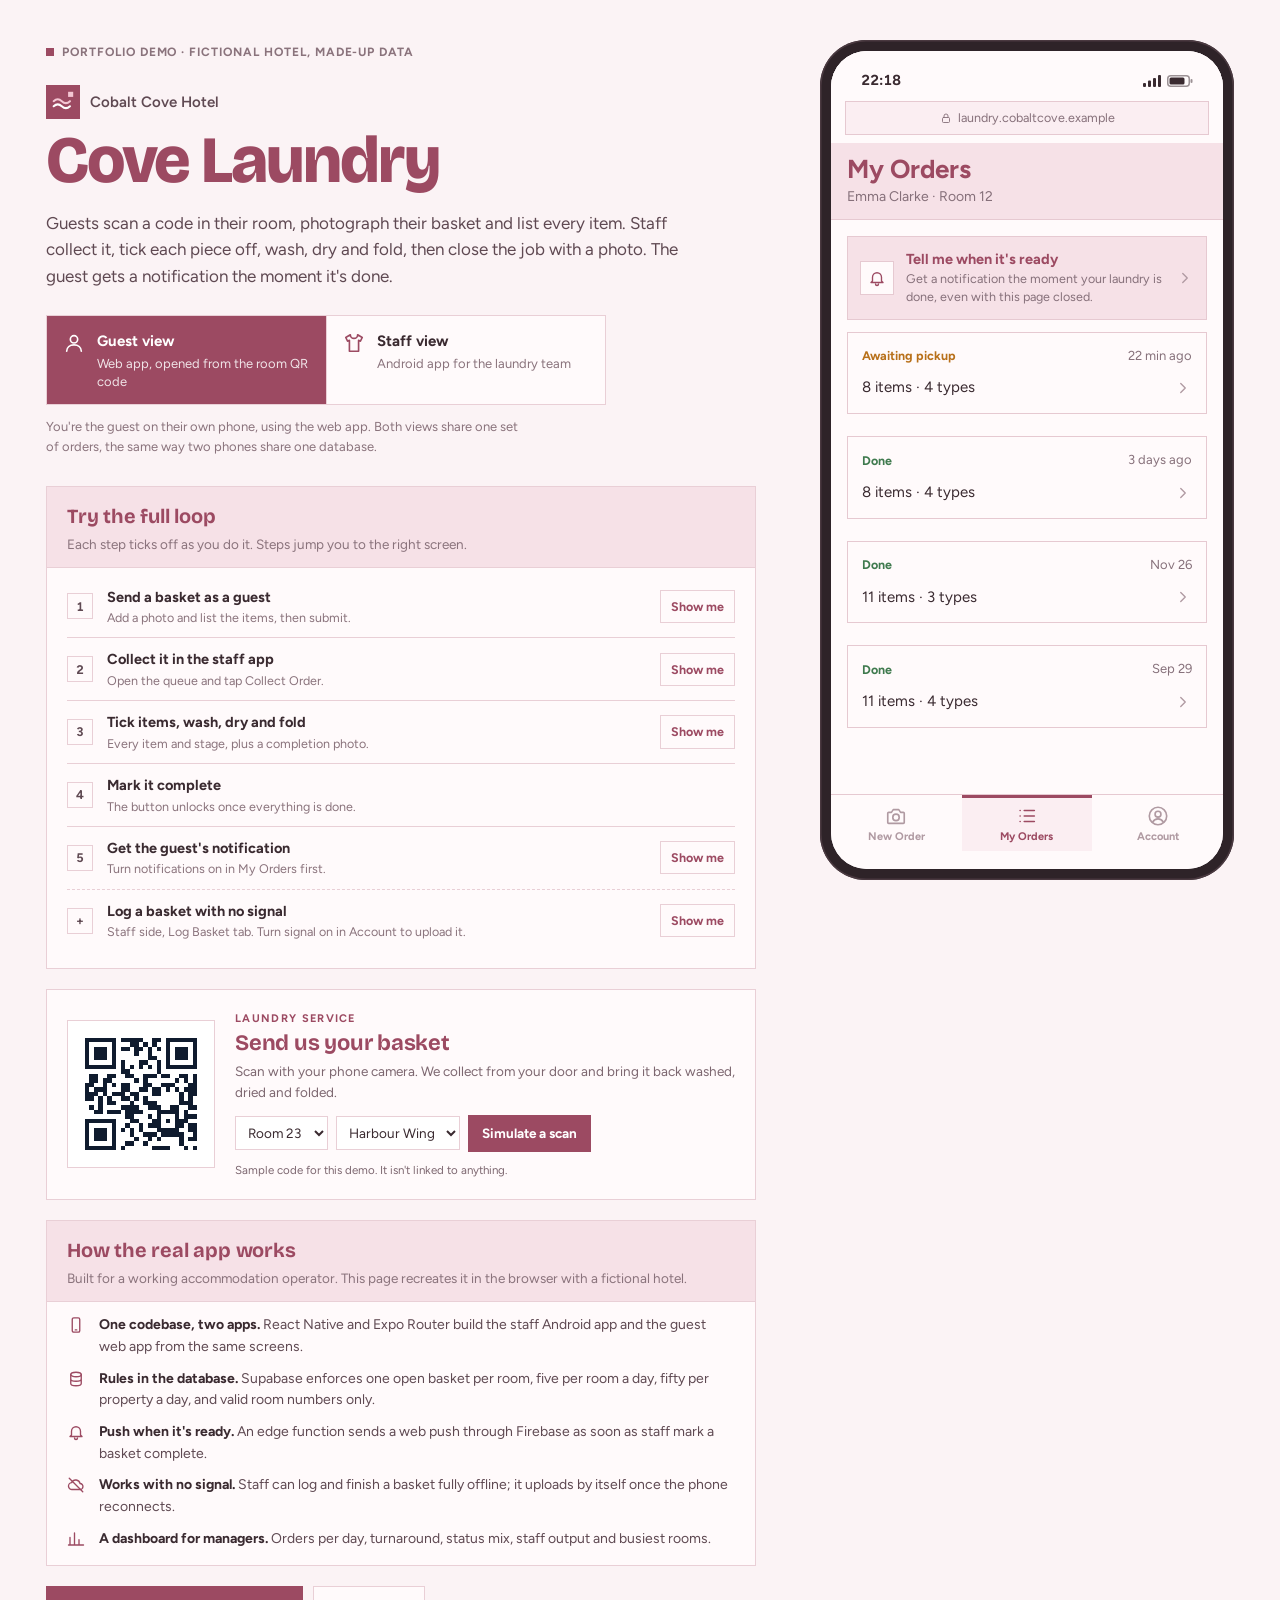
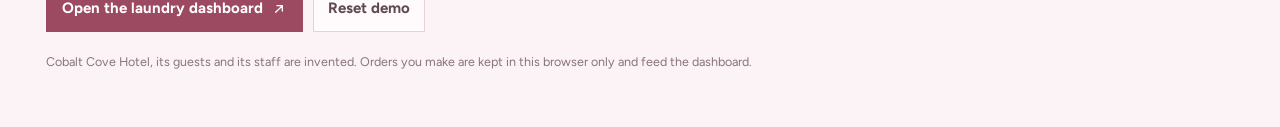
==== commit 36c1d682: "Design Update" ====
--- a/demos/cove-laundry/index.html
+++ b/demos/cove-laundry/index.html
@@ -1,4 +1,8 @@
-<!doctype html><html><head><meta charset=utf8><meta name=viewport content="width=device-width,initial-scale=1,viewport-fit=cover"><style>:root{color-scheme:light;box-sizing:border-box;padding-top:env(safe-area-inset-top,0px);padding-bottom:env(safe-area-inset-bottom,0px)}html{scroll-padding-top:env(safe-area-inset-top,0px)}body{margin:0;padding:0;font:14px -apple-system,BlinkMacSystemFont,sans-serif;background:#fff;color:#000}img{max-width:100%}[hidden]:not([hidden=until-found i]){display:none!important}</style></head><body>
+<!doctype html>
+<html lang="en">
+<head>
+<meta charset="utf-8">
+<meta name="viewport" content="width=device-width, initial-scale=1, viewport-fit=cover">
 <title>Cove Laundry</title>
 <meta name="claude:viewport-fit-sides" content="cover">
 <meta name="description" content="Interactive demo of a hotel laundry app: guests send a basket from a QR code in their room, staff collect, process and complete it.">
@@ -6,87 +10,69 @@
 <link rel="preconnect" href="https://fonts.gstatic.com" crossorigin>
 <link rel="stylesheet" href="https://fonts.googleapis.com/css2?family=Bricolage+Grotesque:opsz,wght@12..96,500;12..96,700;12..96,800&family=Figtree:wght@400;500;600;700&display=swap">
 <style>
-/* Layout: showcase copy on the left, a live phone on the right (stacks on phones).
-   The phone screen keeps the app's own light palette in both themes, the way the
-   real app ships light-only; everything around it follows the viewer's theme. */
+
 :root {
-  --bg: #edf1f6;
-  --panel: #ffffff;
-  --ink: #14223a;
-  --ink-2: #44546c;
-  --muted: #687a93;
-  --line: rgba(20, 34, 58, 0.12);
-  --accent: #1f4e8c;
-  --accent-ink: #ffffff;
-  --brass: #b9852f;
-  --soft: #e3eaf4;
-  --bezel: #0c1422;
-  --bezel-edge: #2a3546;
-  --paper: #fbfcfe;
-  --paper-ink: #0f1b2e;
-  --paper-muted: #5a6b82;
-  --paper-line: #d8e0ec;
-  --done: #2f9e44;
+  
+  --bg: #fbf3f5;          /* page background */
+  --panel: #fffafb;       /* boxes on the page */
+  --band: #f6e1e7;        /* tinted header strips */
+  --ink: #3a2a30;         /* main text */
+  --ink-2: #5f4952;       /* secondary text */
+  --muted: #8a737c;       /* hints and captions */
+  --line: #e9cfd6;        /* borders */
+  --accent: #9c4a62;      /* buttons, links, highlights */
+  --accent-ink: #ffffff;  /* text on accent buttons */
+  --soft: #f6e1e7;        /* selected / hover fill */
+  --bezel: #2e2328;       /* phone frame */
+  --bezel-edge: #4a3940;
+  --paper: #fffafb;       /* the printed room card */
+  --paper-ink: #3a2a30;
+  --paper-muted: #7d6770;
+  --paper-line: #e9cfd6;
+  --done: #3f7a4e;        /* ticked steps */
 
   --f-display: "Bricolage Grotesque", "Segoe UI", system-ui, sans-serif;
-  --f-body: "Figtree", system-ui, -apple-system, "Segoe UI", sans-serif;
-
-  /* Phone screen: the app's own palette (light only, like the real app). */
-  --s-bg: #f2f5f9;
-  --s-surface: #ffffff;
-  --s-border: #d4dce8;
-  --s-accent: #1f4e8c;
-  --s-accent-l: #2f6fc4;
-  --s-accent-soft: #e6edf8;
-  --s-grey: #8a9bb5;
-  --s-text: #1a2b45;
-  --s-muted: #6b7e99;
-  --s-success: #2f9e44;
-  --s-success-l: #e4f6e8;
-  --s-warning: #b86f12;
-  --s-warning-l: #fbeedd;
-  --s-danger: #c0392b;
-  --s-danger-l: #fbe7e4;
+  --f-body: "Figtree", "Segoe UI", system-ui, -apple-system, sans-serif;
+
+  
+  --s-bg: #fffafb;         /* screen background */
+  --s-band: #f6e1e7;       /* header strip at the top of each screen */
+  --s-surface: #fffafb;    /* rows and panels */
+  --s-hover: #fbeef2;      /* row hover */
+  --s-border: #e6c9d1;     /* all lines and outlines */
+  --s-accent: #9c4a62;     /* titles, buttons, active tab */
+  --s-accent-l: #b55e78;   /* "In progress", secondary buttons */
+  --s-accent-soft: #f6e1e7;/* tags and tinted boxes */
+  --s-grey: #b09aa2;       /* icons, inactive tabs */
+  --s-text: #3a2a30;       /* body text */
+  --s-muted: #86707a;      /* hints and timestamps */
+  --s-success: #3f7a4e;
+  --s-success-l: #e6f1e8;
+  --s-warning: #b8701a;
+  --s-warning-l: #fbefdf;
+  --s-danger: #ae3b2e;
+  --s-danger-l: #fbe9e6;
   --s-white: #ffffff;
-  --s-overlay: rgba(26, 43, 69, 0.55);
-  --s-push: rgba(250, 251, 253, 0.97);
-}
+  --s-overlay: rgba(58, 42, 48, 0.55);
+  --s-push: #fffafb;
+}
+/* Page around the phone (dark theme). Same names, darker values. */
 @media (prefers-color-scheme: dark) {
   :root:not([data-theme="light"]) {
-    --bg: #0c121c;
-    --panel: #131c29;
-    --ink: #edf2f9;
-    --ink-2: #bcc8d8;
-    --muted: #8b9bb1;
-    --line: rgba(255, 255, 255, 0.1);
-    --accent: #78a6e6;
-    --accent-ink: #0c1422;
-    --brass: #d8ab5c;
-    --soft: #1b2636;
-    --bezel: #04070c;
-    --bezel-edge: #2c3748;
-    --done: #4cc265;
+    --bg: #1b1417; --panel: #241a1e; --band: #2e2126; --ink: #f6eaee; --ink-2: #dac6cd;
+    --muted: #a8919a; --line: #3d2d33; --accent: #e6a2b5; --accent-ink: #2a1a20; --soft: #33242a;
+    --bezel: #0d090b; --bezel-edge: #3d2d33; --done: #6fbf83;
     color-scheme: dark;
   }
 }
 :root[data-theme="dark"] {
-  --bg: #0c121c;
-  --panel: #131c29;
-  --ink: #edf2f9;
-  --ink-2: #bcc8d8;
-  --muted: #8b9bb1;
-  --line: rgba(255, 255, 255, 0.1);
-  --accent: #78a6e6;
-  --accent-ink: #0c1422;
-  --brass: #d8ab5c;
-  --soft: #1b2636;
-  --bezel: #04070c;
-  --bezel-edge: #2c3748;
-  --done: #4cc265;
+  --bg: #1b1417; --panel: #241a1e; --band: #2e2126; --ink: #f6eaee; --ink-2: #dac6cd;
+  --muted: #a8919a; --line: #3d2d33; --accent: #e6a2b5; --accent-ink: #2a1a20; --soft: #33242a;
+  --bezel: #0d090b; --bezel-edge: #3d2d33; --done: #6fbf83;
   color-scheme: dark;
 }
 
-* { box-sizing: border-box; }
+* { box-sizing: border-box; border-radius: 0; }
 body {
   margin: 0;
   background: var(--bg);
@@ -97,6 +83,7 @@
 button, input, select { font: inherit; }
 :focus-visible { outline: 2px solid var(--accent); outline-offset: 2px; }
 
+/*page around the phone*/
 .page {
   max-width: 1220px;
   margin: 0 auto;
@@ -107,7 +94,7 @@
   grid-template-columns: minmax(0, 1fr) 414px;
   grid-template-areas: "intro device" "details device";
   column-gap: 64px;
-  row-gap: 32px;
+  row-gap: 28px;
   align-items: start;
 }
 .intro { grid-area: intro; min-width: 0; }
@@ -116,124 +103,125 @@
 
 .eyebrow {
   display: inline-flex; align-items: center; gap: 8px;
-  font-size: 12px; font-weight: 600; letter-spacing: 0.08em; text-transform: uppercase;
+  font-size: 12px; font-weight: 700; letter-spacing: 0.08em; text-transform: uppercase;
   color: var(--muted);
 }
-.eyebrow .dot { width: 6px; height: 6px; border-radius: 50%; background: var(--brass); }
+.eyebrow .dot { width: 8px; height: 8px; background: var(--accent); }
 .brandline { display: flex; align-items: center; gap: 10px; margin-top: 22px; color: var(--ink-2); font-weight: 600; }
 .brandline svg { width: 34px; height: 34px; flex: none; }
 h1 {
   font-family: var(--f-display);
   font-weight: 800;
-  font-size: clamp(42px, 6vw, 68px);
+  font-size: clamp(42px, 6vw, 66px);
   line-height: 0.98;
   letter-spacing: -0.03em;
   margin: 10px 0 16px;
+  color: var(--accent);
   text-wrap: balance;
 }
 .lede { font-size: 17px; color: var(--ink-2); max-width: 60ch; margin: 0 0 26px; }
 
-.modes { display: grid; grid-template-columns: 1fr 1fr; gap: 10px; max-width: 560px; }
+.modes { display: grid; grid-template-columns: 1fr 1fr; gap: 0; max-width: 560px; border: 1px solid var(--line); }
 .mode {
   display: flex; gap: 12px; align-items: flex-start; text-align: left;
-  padding: 14px 16px; border-radius: 14px; cursor: pointer;
-  background: var(--panel); color: var(--ink); border: 1.5px solid var(--line);
-  transition: border-color .15s, background .15s;
-}
-.mode:hover { border-color: var(--accent); }
-.mode[aria-pressed="true"] { border-color: var(--accent); background: var(--soft); }
+  padding: 14px 16px; cursor: pointer;
+  background: var(--panel); color: var(--ink); border: 0;
+  transition: background .15s, color .15s;
+}
+.mode + .mode { border-left: 1px solid var(--line); }
+.mode:hover { background: var(--soft); }
 .mode svg { width: 22px; height: 22px; flex: none; margin-top: 2px; color: var(--accent); }
 .mode b { display: block; font-weight: 700; }
 .mode span { display: block; font-size: 13px; color: var(--muted); line-height: 1.35; margin-top: 2px; }
+.mode[aria-pressed="true"] { background: var(--accent); color: var(--accent-ink); }
+.mode[aria-pressed="true"] svg, .mode[aria-pressed="true"] span { color: var(--accent-ink); }
+.mode[aria-pressed="true"] span { opacity: .85; }
 .modehint { color: var(--muted); font-size: 13px; margin: 12px 0 0; max-width: 60ch; }
 
-.panel {
-  background: var(--panel); border: 1px solid var(--line); border-radius: 18px;
-  padding: 22px 22px 20px;
-}
+.panel { background: var(--panel); border: 1px solid var(--line); }
+.panel-head { background: var(--band); border-bottom: 1px solid var(--line); padding: 14px 20px 12px; }
+.panel-body { padding: 8px 20px 16px; }
 .panel h2 {
-  font-family: var(--f-display); font-weight: 700; font-size: 21px; letter-spacing: -0.01em;
-  margin: 0 0 4px;
-}
-.panel .hint { color: var(--muted); font-size: 13.5px; margin: 0 0 14px; }
-
-.steps { list-style: none; padding: 0; margin: 0; display: grid; gap: 2px; }
+  font-family: var(--f-display); font-weight: 700; font-size: 20px; letter-spacing: -0.01em;
+  margin: 0; color: var(--accent);
+}
+.panel .hint { color: var(--muted); font-size: 13.5px; margin: 2px 0 0; }
+
+.steps { list-style: none; padding: 0; margin: 0; display: grid; }
 .step {
   display: grid; grid-template-columns: 28px minmax(0, 1fr) auto; gap: 12px; align-items: center;
-  padding: 9px 4px; border-top: 1px solid var(--line);
+  padding: 10px 0; border-top: 1px solid var(--line);
 }
 .step:first-child { border-top: 0; }
 .step .num {
-  width: 26px; height: 26px; border-radius: 50%; display: grid; place-items: center;
-  font-size: 12.5px; font-weight: 700; border: 1.5px solid var(--line); color: var(--ink-2);
-  font-variant-numeric: tabular-nums;
+  width: 26px; height: 26px; display: grid; place-items: center;
+  font-size: 12.5px; font-weight: 700; border: 1px solid var(--line); color: var(--ink-2);
+  font-variant-numeric: tabular-nums; background: var(--panel);
 }
 .step.done .num { background: var(--done); border-color: var(--done); color: #fff; }
-.step .txt b { display: block; font-weight: 600; font-size: 14.5px; }
+.step .txt b { display: block; font-weight: 700; font-size: 14.5px; }
 .step .txt span { display: block; font-size: 12.5px; color: var(--muted); }
 .step.done .txt b { color: var(--ink-2); }
 .linkbtn {
-  border: 0; background: none; color: var(--accent); font-weight: 600; font-size: 13px; cursor: pointer;
-  padding: 6px 8px; border-radius: 8px; white-space: nowrap;
+  border: 1px solid var(--line); background: var(--panel); color: var(--accent); font-weight: 700; font-size: 12.5px; cursor: pointer;
+  padding: 6px 10px; white-space: nowrap;
 }
 .linkbtn:hover { background: var(--soft); }
-.also { margin-top: 10px; padding-top: 12px; border-top: 1px dashed var(--line); }
-
-/* In-room card: a printed tent card, deliberately paper-white in both themes. */
+
+/* In room card a printed tent card, paper-white in both themes. */
 .roomcard {
   background: var(--paper); color: var(--paper-ink);
-  border: 1px solid var(--paper-line); border-radius: 18px;
+  border: 1px solid var(--paper-line);
   padding: 20px; display: grid; grid-template-columns: 148px minmax(0, 1fr); gap: 20px; align-items: center;
-  box-shadow: 0 1px 0 rgba(15, 27, 46, .04), 0 18px 40px -24px rgba(15, 27, 46, .35);
-}
-.qrbox { background: #fff; border: 1px solid var(--paper-line); border-radius: 12px; padding: 8px; }
+}
+.qrbox { background: #fff; border: 1px solid var(--paper-line); padding: 8px; }
 .qrbox svg { display: block; width: 100%; height: auto; }
-.roomcard .kicker { font-size: 11px; letter-spacing: .12em; text-transform: uppercase; font-weight: 700; color: #a2742a; }
-.roomcard h3 { font-family: var(--f-display); font-size: 22px; line-height: 1.1; margin: 4px 0 6px; letter-spacing: -0.01em; }
+.roomcard .kicker { font-size: 11px; letter-spacing: .12em; text-transform: uppercase; font-weight: 700; color: #9c4a62; }
+.roomcard h3 { font-family: var(--f-display); font-size: 22px; line-height: 1.1; margin: 4px 0 6px; letter-spacing: -0.01em; color: #9c4a62; }
 .roomcard p { margin: 0 0 12px; font-size: 13.5px; color: var(--paper-muted); }
 .roomcard .pickrow { display: flex; flex-wrap: wrap; gap: 8px; align-items: center; }
 .roomcard select {
   border: 1px solid var(--paper-line); background: #fff; color: var(--paper-ink);
-  border-radius: 8px; padding: 6px 8px; font-size: 13.5px; color-scheme: light;
+  padding: 7px 8px; font-size: 13.5px; color-scheme: light;
 }
 .scanbtn {
-  border: 0; border-radius: 9px; padding: 8px 14px; cursor: pointer; font-weight: 600; font-size: 13.5px;
-  background: #1f4e8c; color: #fff;
-}
-.scanbtn:hover { background: #2a5fa6; }
+  border: 0; padding: 8px 14px; cursor: pointer; font-weight: 700; font-size: 13.5px;
+  background: #9c4a62; color: #fff;
+}
+.scanbtn:hover { background: #86394f; }
 .roomcard .fine { font-size: 11.5px; color: var(--paper-muted); margin: 10px 0 0; }
 
-.stack { margin: 0; padding: 0; list-style: none; display: grid; gap: 10px; }
+.stack { margin: 0; padding: 4px 0 0; list-style: none; display: grid; gap: 10px; }
 .stack li { display: grid; grid-template-columns: 22px minmax(0, 1fr); gap: 10px; font-size: 14px; color: var(--ink-2); }
 .stack li svg { width: 18px; height: 18px; color: var(--accent); margin-top: 2px; }
-.stack li b { color: var(--ink); font-weight: 600; }
+.stack li b { color: var(--ink); font-weight: 700; }
 
 .actions { display: flex; flex-wrap: wrap; gap: 10px; align-items: center; }
 .cta {
   display: inline-flex; align-items: center; gap: 8px; text-decoration: none;
-  background: var(--accent); color: var(--accent-ink); font-weight: 600;
-  padding: 11px 16px; border-radius: 12px; border: 0; cursor: pointer;
+  background: var(--accent); color: var(--accent-ink); font-weight: 700;
+  padding: 11px 16px; border: 0; cursor: pointer;
 }
 .cta svg { width: 16px; height: 16px; }
 .ghost {
   display: inline-flex; align-items: center; gap: 8px; cursor: pointer;
-  background: transparent; color: var(--ink-2); border: 1px solid var(--line);
-  padding: 10px 14px; border-radius: 12px; font-weight: 600;
+  background: var(--panel); color: var(--ink-2); border: 1px solid var(--line);
+  padding: 10px 14px; font-weight: 700;
 }
 .ghost:hover { color: var(--ink); border-color: var(--muted); }
-.ghost.warn { color: #c0392b; border-color: #c0392b; }
+.ghost.warn { color: #ae3b2e; border-color: #ae3b2e; }
 .small { color: var(--muted); font-size: 12.5px; margin: 0; }
 
-/* ---------------------------------------------------------------- phone */
+/*phone*/
 .phone {
   width: 414px; max-width: 100%;
   height: clamp(640px, calc(100vh - 48px), 840px);
-  padding: 11px; border-radius: 54px;
+  padding: 11px; border-radius: 46px;
   background: var(--bezel);
-  box-shadow: inset 0 0 0 1.5px var(--bezel-edge), 0 30px 60px -30px rgba(12, 20, 34, .55);
+  box-shadow: inset 0 0 0 1.5px var(--bezel-edge);
 }
 .screen {
-  position: relative; height: 100%; overflow: hidden; border-radius: 44px;
+  position: relative; height: 100%; overflow: hidden; border-radius: 36px;
   background: var(--s-bg); color: var(--s-text);
   display: flex; flex-direction: column;
   font-family: var(--f-body); font-size: 15px; line-height: 1.45;
@@ -242,135 +230,141 @@
 #app { display: flex; flex-direction: column; height: 100%; min-height: 0; }
 .sbar {
   flex: none; height: 46px; padding: 14px 30px 0; display: flex; align-items: center; justify-content: space-between;
-  font-weight: 600; font-size: 14.5px; color: var(--s-text); background: var(--s-surface);
+  font-weight: 700; font-size: 14.5px; color: var(--s-text); background: var(--s-surface);
   font-variant-numeric: tabular-nums;
 }
-.sbar.staff { background: var(--s-bg); }
+.sbar.staff { background: var(--s-band); }
 .sbar .icons { display: flex; align-items: center; gap: 6px; }
 .sbar .icons svg { height: 12px; width: auto; }
-.sbar .nosig { font-size: 11.5px; font-weight: 600; color: var(--s-warning); }
+.sbar .nosig { font-size: 11.5px; font-weight: 700; color: var(--s-warning); }
 .urlbar {
-  flex: none; margin: 4px 14px 8px; padding: 7px 12px; border-radius: 12px;
-  background: var(--s-bg); color: var(--s-muted); font-size: 12.5px;
+  flex: none; margin: 4px 14px 8px; padding: 7px 12px;
+  background: var(--s-hover); border: 1px solid var(--s-border); color: var(--s-muted); font-size: 12.5px;
   display: flex; align-items: center; gap: 6px; justify-content: center;
 }
 .urlbar svg { width: 12px; height: 12px; }
-.urlwrap { background: var(--s-surface); border-bottom: 1px solid var(--s-border); flex: none; }
+.urlwrap { background: var(--s-surface); flex: none; }
 .view { flex: 1; min-height: 0; overflow-y: auto; overscroll-behavior: contain; scrollbar-width: thin; }
-.pad { padding: 20px 22px 32px; }
+.pad { padding: 16px 16px 28px; }
+
+/* Header strip at the top of every screen*/
+.band {
+  position: sticky; top: 0; z-index: 2;
+  background: var(--s-band); border-bottom: 1px solid var(--s-border);
+  padding: 12px 16px 12px;
+}
+.band.detail { display: flex; align-items: center; justify-content: space-between; gap: 12px; padding: 10px 16px; }
+.band-title { font-weight: 700; font-size: 17px; color: var(--s-accent); text-align: right; }
+.backbtn {
+  border: 1px solid var(--s-border); background: var(--s-surface); color: var(--s-accent);
+  font-weight: 700; font-size: 14px; padding: 6px 16px; cursor: pointer;
+}
+.backbtn:hover { background: var(--s-hover); }
+.s-title { font-size: 26px; font-weight: 700; margin: 0; color: var(--s-accent); line-height: 1.15; }
+.s-sub { color: var(--s-muted); margin: 2px 0 0; font-size: 14px; }
+.pad > .s-sub { margin: 2px 0 14px; }
+.inline-head { margin-bottom: 18px; }
+.inline-head .s-sub { margin-top: 4px; }
 
 .tabbar {
   flex: none; display: grid; background: var(--s-surface); border-top: 1px solid var(--s-border);
-  padding: 6px 6px 18px;
+  padding: 0 0 18px;
 }
 .tab {
-  border: 0; background: none; cursor: pointer; display: grid; justify-items: center; gap: 2px;
-  color: var(--s-grey); font-size: 11px; font-weight: 600; padding: 6px 2px; border-radius: 10px;
-}
-.tab svg { width: 23px; height: 23px; }
-.tab[aria-current="page"] { color: var(--s-accent); }
-
-.s-title { font-size: 27px; font-weight: 700; letter-spacing: 0.1px; margin: 0; color: var(--s-text); line-height: 1.15; }
-.s-sub { color: var(--s-muted); margin: 4px 0 18px; font-size: 14.5px; }
-.back {
-  width: 40px; height: 40px; margin: -6px 0 6px -10px; border: 0; background: none; cursor: pointer;
-  display: grid; place-items: center; color: var(--s-text); border-radius: 10px;
-}
-.back svg { width: 22px; height: 22px; }
+  border: 0; border-top: 3px solid transparent; background: none; cursor: pointer; display: grid; justify-items: center; gap: 2px;
+  color: var(--s-grey); font-size: 11px; font-weight: 700; padding: 7px 2px 6px;
+}
+.tab svg { width: 22px; height: 22px; }
+.tab[aria-current="page"] { color: var(--s-accent); border-top-color: var(--s-accent); background: var(--s-hover); }
 
 .card {
-  background: var(--s-surface); border: 1px solid var(--s-border); border-radius: 16px; padding: 16px;
-  box-shadow: 0 4px 12px rgba(26, 43, 69, .05);
-}
-.card + .card { margin-top: 14px; }
-.card h3 { margin: 0; font-size: 17px; font-weight: 600; }
-.card .h-hint { color: var(--s-muted); font-size: 13px; font-weight: 500; margin: 4px 0 12px; }
+  background: var(--s-surface); border: 1px solid var(--s-border); padding: 14px;
+}
+.card + .card { margin-top: 12px; }
+.card h3 { margin: 0; font-size: 16px; font-weight: 700; color: var(--s-accent); }
+.card .h-hint { color: var(--s-muted); font-size: 13px; font-weight: 500; margin: 3px 0 12px; }
 .card-row { display: flex; align-items: center; gap: 10px; justify-content: space-between; }
 .tap { cursor: pointer; transition: background .12s; display: block; width: 100%; text-align: left; font: inherit; color: inherit; }
-.tap:hover { background: #f8fafd; }
+.tap:hover { background: var(--s-hover); }
 .tap.card-row { display: flex; }
-.list { display: grid; gap: 12px; }
-
-.badge {
-  display: inline-flex; align-items: center; gap: 6px; flex: none;
-  padding: 4px 11px; border-radius: 999px; font-size: 12px; font-weight: 600; white-space: nowrap;
-}
-.badge::before { content: ""; width: 6px; height: 6px; border-radius: 50%; background: currentColor; }
-.b-pending { color: var(--s-warning); background: var(--s-warning-l); }
-.b-in_progress { color: var(--s-accent-l); background: var(--s-accent-soft); }
-.b-completed { color: var(--s-success); background: var(--s-success-l); }
+.list { display: grid; gap: 10px; }
+
+
+.badge { display: inline-block; flex: none; font-size: 12.5px; font-weight: 700; white-space: nowrap; padding: 0; }
+.b-pending { color: var(--s-warning); }
+.b-in_progress { color: var(--s-accent-l); }
+.b-completed { color: var(--s-success); }
 
 .meta { color: var(--s-muted); font-size: 13px; }
-.who { font-weight: 600; font-size: 15px; }
+.who { font-weight: 700; font-size: 16px; color: var(--s-accent); }
 .chev { width: 18px; height: 18px; color: var(--s-grey); flex: none; }
-.hint-line { display: flex; align-items: center; gap: 6px; margin-top: 10px; color: var(--s-warning); font-size: 12.5px; font-weight: 600; }
+.hint-line { display: flex; align-items: center; gap: 6px; margin-top: 8px; color: var(--s-warning); font-size: 12.5px; font-weight: 700; }
 .hint-line svg { width: 15px; height: 15px; }
 .unsynced {
-  display: inline-flex; align-items: center; gap: 6px; margin-top: 8px;
-  background: var(--s-warning-l); color: var(--s-warning); border-radius: 8px; padding: 4px 8px;
-  font-size: 12px; font-weight: 600;
+  display: inline-flex; align-items: center; gap: 6px; margin-top: 6px;
+  background: var(--s-warning-l); color: var(--s-warning); border: 1px solid #efd3ad; padding: 2px 8px;
+  font-size: 11.5px; font-weight: 700;
 }
 .unsynced svg { width: 13px; height: 13px; }
 
 .btn {
   display: inline-flex; align-items: center; justify-content: center; gap: 8px;
-  height: 48px; padding: 0 16px; border-radius: 12px; cursor: pointer; width: 100%;
-  font-weight: 600; font-size: 15px; border: 1.5px solid transparent; text-decoration: none;
+  height: 46px; padding: 0 16px; cursor: pointer; width: 100%;
+  font-weight: 700; font-size: 15px; border: 1px solid transparent; text-decoration: none;
 }
 .btn svg { width: 18px; height: 18px; }
-.btn.lg { height: 54px; font-size: 16px; }
+.btn.lg { height: 50px; font-size: 16px; }
 .btn.primary { background: var(--s-accent); color: var(--s-white); }
+.btn.primary:hover:not(:disabled) { background: #86394f; }
 .btn.secondary { background: var(--s-accent-l); color: var(--s-white); }
-.btn.outline { background: var(--s-surface); color: var(--s-accent); border-color: var(--s-accent); }
+.btn.outline { background: var(--s-surface); color: var(--s-accent); border-color: var(--s-border); }
+.btn.outline:hover:not(:disabled) { background: var(--s-hover); }
 .btn:disabled, .btn[aria-disabled="true"] { opacity: .42; cursor: not-allowed; }
-.btn-row { display: flex; gap: 10px; }
-.mt { margin-top: 14px; }
-.mt-l { margin-top: 20px; }
-
-.field { display: grid; gap: 6px; }
+.btn-row { display: flex; gap: 8px; }
+.mt { margin-top: 12px; }
+.mt-l { margin-top: 18px; }
+
+.field { display: grid; gap: 5px; }
 .field + .field { margin-top: 14px; }
-.field > span { font-size: 13px; font-weight: 500; color: var(--s-muted); }
+.field > span { font-size: 13px; font-weight: 700; color: var(--s-muted); }
 .input {
-  width: 100%; height: 46px; padding: 0 12px; border-radius: 12px; font-size: 15px;
-  border: 1px solid var(--s-border); background: var(--s-surface); color: var(--s-text);
+  width: 100%; height: 44px; padding: 0 12px; font-size: 15px;
+  border: 1px solid var(--s-border); background: #fff; color: var(--s-text);
   appearance: none;
 }
 select.input {
-  background-image: url("data:image/svg+xml,%3Csvg xmlns='http://www.w3.org/2000/svg' viewBox='0 0 24 24' fill='none' stroke='%238A9BB5' stroke-width='2'%3E%3Cpath d='M6 9l6 6 6-6'/%3E%3C/svg%3E");
+  background-image: url("data:image/svg+xml,%3Csvg xmlns='http://www.w3.org/2000/svg' viewBox='0 0 24 24' fill='none' stroke='%23B09AA2' stroke-width='2'%3E%3Cpath d='M6 9l6 6 6-6'/%3E%3C/svg%3E");
   background-repeat: no-repeat; background-position: right 12px center; background-size: 18px; padding-right: 38px;
 }
 .input::placeholder { color: var(--s-grey); }
-.input:focus { outline: 2px solid var(--s-accent-l); outline-offset: 0; border-color: transparent; }
-
-.photo { position: relative; border-radius: 12px; overflow: hidden; background: var(--s-bg); height: 180px; }
+.input:focus { outline: 2px solid var(--s-accent-l); outline-offset: -1px; }
+
+.photo { position: relative; overflow: hidden; background: var(--s-hover); height: 180px; border: 1px solid var(--s-border); }
 .photo svg, .photo img { display: block; width: 100%; height: 100%; object-fit: cover; }
 .chip-x {
   position: absolute; top: 8px; right: 8px; display: inline-flex; align-items: center; gap: 4px;
-  background: var(--s-overlay); color: var(--s-white); border: 0; border-radius: 999px; padding: 5px 10px;
-  font-size: 12px; font-weight: 600; cursor: pointer;
+  background: var(--s-overlay); color: var(--s-white); border: 0; padding: 5px 10px;
+  font-size: 12px; font-weight: 700; cursor: pointer;
 }
 .chip-x svg { width: 13px; height: 13px; }
-.photo-tag {
-  position: absolute; left: 8px; bottom: 8px; background: var(--s-overlay); color: var(--s-white);
-  font-size: 11px; font-weight: 600; padding: 3px 8px; border-radius: 6px;
-}
-
-.items { display: grid; gap: 2px; margin-bottom: 12px; }
+
+.items { display: grid; margin-bottom: 12px; border-top: 1px solid var(--s-border); }
 .item {
-  display: flex; align-items: center; gap: 10px; padding: 8px 0; border-bottom: 1px solid var(--s-border);
+  display: flex; align-items: center; gap: 10px; padding: 9px 0; border-bottom: 1px solid var(--s-border);
   font: inherit; color: inherit; background: none; border-left: 0; border-right: 0; border-top: 0; text-align: left; width: 100%;
 }
 button.item { cursor: pointer; }
+button.item:hover:not(:disabled) { background: var(--s-hover); }
 button.item:disabled { cursor: default; }
 .qty {
-  min-width: 26px; height: 26px; border-radius: 13px; background: var(--s-bg); color: var(--s-accent);
-  display: inline-grid; place-items: center; padding: 0 7px; font-size: 12.5px; font-weight: 700;
+  min-width: 28px; height: 24px; background: var(--s-accent-soft); color: var(--s-accent); border: 1px solid var(--s-border);
+  display: inline-grid; place-items: center; padding: 0 6px; font-size: 12.5px; font-weight: 700;
   font-variant-numeric: tabular-nums;
 }
 .item .nm { flex: 1; }
 .item .nm.checked { color: var(--s-muted); text-decoration: line-through; }
 .item svg { width: 20px; height: 20px; flex: none; }
-.icon-btn { border: 0; background: none; cursor: pointer; padding: 4px; border-radius: 8px; display: grid; place-items: center; }
+.icon-btn { border: 0; background: none; cursor: pointer; padding: 4px; display: grid; place-items: center; }
 .icon-btn svg { width: 18px; height: 18px; }
 .c-danger { color: var(--s-danger); }
 .c-success { color: var(--s-success); }
@@ -379,121 +373,129 @@
 .addrow { display: flex; gap: 8px; }
 .addrow .input { flex: 1; min-width: 0; }
 .stepper {
-  display: flex; align-items: center; height: 46px; padding: 0 4px; border-radius: 12px;
-  background: var(--s-bg); border: 1px solid var(--s-border);
-}
-.stepper button { width: 30px; height: 30px; border: 0; background: none; color: var(--s-accent); cursor: pointer; display: grid; place-items: center; border-radius: 8px; }
+  display: flex; align-items: center; height: 44px; padding: 0 2px;
+  background: #fff; border: 1px solid var(--s-border);
+}
+.stepper button { width: 30px; height: 30px; border: 0; background: none; color: var(--s-accent); cursor: pointer; display: grid; place-items: center; }
+.stepper button:hover { background: var(--s-hover); }
 .stepper button svg { width: 16px; height: 16px; }
 .stepper b { min-width: 22px; text-align: center; font-variant-numeric: tabular-nums; }
 .quick { display: flex; flex-wrap: wrap; gap: 6px; margin-top: 10px; }
 .quick button {
-  border: 1px dashed var(--s-border); background: var(--s-surface); color: var(--s-muted);
-  border-radius: 999px; padding: 4px 10px; font-size: 12.5px; font-weight: 500; cursor: pointer;
+  border: 1px solid var(--s-border); background: var(--s-surface); color: var(--s-muted);
+  padding: 4px 10px; font-size: 12.5px; font-weight: 600; cursor: pointer;
 }
 .quick button:hover { color: var(--s-accent); border-color: var(--s-accent); }
 
 .banner {
-  display: flex; gap: 12px; align-items: center; padding: 14px; border-radius: 14px; margin-bottom: 14px;
-  background: var(--s-accent-soft); border: 1px solid #c9d7ee; cursor: pointer; width: 100%; text-align: left;
+  display: flex; gap: 12px; align-items: center; padding: 12px; margin-bottom: 12px;
+  background: var(--s-accent-soft); border: 1px solid var(--s-border); cursor: pointer; width: 100%; text-align: left;
   color: var(--s-text); font: inherit;
 }
-.banner .ic { width: 36px; height: 36px; border-radius: 50%; background: var(--s-surface); display: grid; place-items: center; color: var(--s-accent); flex: none; }
+.banner:hover { background: #f2d6de; }
+.banner .ic { width: 34px; height: 34px; background: var(--s-surface); border: 1px solid var(--s-border); display: grid; place-items: center; color: var(--s-accent); flex: none; }
 .banner .ic svg { width: 18px; height: 18px; }
-.banner b { display: block; font-size: 14.5px; }
+.banner b { display: block; font-size: 14.5px; color: var(--s-accent); }
 .banner span { display: block; font-size: 12.5px; color: var(--s-muted); }
-.banner.ok { background: var(--s-success-l); border-color: #c4e7cc; cursor: default; }
-.banner.ok .ic { color: var(--s-success); }
+.banner.ok { background: var(--s-success-l); border-color: #cfe3d3; cursor: default; }
+.banner.ok b { color: var(--s-success); }
+.banner.ok .ic { color: var(--s-success); border-color: #cfe3d3; }
 
 .note {
-  display: flex; gap: 10px; align-items: flex-start; padding: 12px 14px; border-radius: 12px;
-  background: var(--s-accent-soft); color: var(--s-text); font-size: 13px; margin-bottom: 14px;
+  display: flex; gap: 10px; align-items: flex-start; padding: 12px;
+  background: var(--s-accent-soft); border: 1px solid var(--s-border); color: var(--s-text); font-size: 13px; margin-bottom: 14px;
 }
 .note svg { width: 18px; height: 18px; color: var(--s-accent); flex: none; margin-top: 1px; }
 .error {
-  display: flex; gap: 10px; align-items: flex-start; padding: 12px 14px; border-radius: 12px;
-  background: var(--s-danger-l); color: #8f2a20; font-size: 13.5px; margin-bottom: 14px;
+  display: flex; gap: 10px; align-items: flex-start; padding: 12px;
+  background: var(--s-danger-l); border: 1px solid #efc9c3; color: #8f2a20; font-size: 13.5px; margin-bottom: 12px;
 }
 .error svg { width: 18px; height: 18px; flex: none; margin-top: 1px; }
+.error.warn { background: var(--s-warning-l); border-color: #efd3ad; color: var(--s-warning); }
 
 .timeline { display: grid; }
 .tl { display: grid; grid-template-columns: 22px minmax(0, 1fr); gap: 12px; }
 .tl .mk { display: grid; justify-items: center; }
-.tl .dot { width: 22px; height: 22px; border-radius: 50%; border: 2px solid var(--s-border); background: var(--s-surface); display: grid; place-items: center; }
+.tl .dot { width: 20px; height: 20px; border: 1px solid var(--s-border); background: #fff; display: grid; place-items: center; }
 .tl .dot svg { width: 12px; height: 12px; color: var(--s-white); }
 .tl.done .dot { background: var(--s-success); border-color: var(--s-success); }
 .tl .ln { width: 2px; flex: 1; min-height: 22px; background: var(--s-border); }
 .tl.done .ln { background: var(--s-success); }
 .tl .tx { padding-bottom: 14px; }
-.tl .tx b { display: block; font-weight: 600; color: var(--s-muted); }
+.tl .tx b { display: block; font-weight: 700; color: var(--s-muted); }
 .tl.done .tx b { color: var(--s-text); }
 .tl .tx span { font-size: 12.5px; color: var(--s-muted); }
 
-.stages { display: grid; grid-template-columns: repeat(3, 1fr); gap: 8px; }
+.stages { display: grid; grid-template-columns: repeat(3, 1fr); border: 1px solid var(--s-border); }
 .stage {
-  display: grid; justify-items: center; gap: 4px; padding: 12px 6px; border-radius: 12px; cursor: pointer;
-  border: 1.5px solid var(--s-border); background: var(--s-surface); color: var(--s-muted); font-weight: 600; font-size: 13px;
-}
+  display: grid; justify-items: center; gap: 4px; padding: 12px 6px; cursor: pointer;
+  border: 0; background: var(--s-surface); color: var(--s-muted); font-weight: 700; font-size: 13px;
+}
+.stage + .stage { border-left: 1px solid var(--s-border); }
 .stage svg { width: 20px; height: 20px; }
-.stage.on { border-color: var(--s-success); background: var(--s-success-l); color: var(--s-success); }
+.stage.on { background: var(--s-success-l); color: var(--s-success); }
 .stage:disabled { opacity: .55; cursor: default; }
-.chips { display: flex; gap: 8px; flex-wrap: wrap; }
-.chipst { display: inline-flex; align-items: center; gap: 5px; border-radius: 999px; padding: 4px 10px; font-size: 12.5px; font-weight: 600; background: var(--s-bg); color: var(--s-muted); }
-.chipst.on { background: var(--s-success-l); color: var(--s-success); }
+.chips { display: flex; gap: 6px; flex-wrap: wrap; }
+.chipst { display: inline-flex; align-items: center; gap: 5px; padding: 3px 9px; font-size: 12.5px; font-weight: 700; background: var(--s-hover); border: 1px solid var(--s-border); color: var(--s-muted); }
+.chipst.on { background: var(--s-success-l); border-color: #cfe3d3; color: var(--s-success); }
 .chipst svg { width: 14px; height: 14px; }
 
-.profile { display: grid; justify-items: center; text-align: center; padding: 24px 16px; }
-.avatar { width: 64px; height: 64px; border-radius: 50%; background: var(--s-accent); color: var(--s-white); display: grid; place-items: center; margin-bottom: 10px; }
+.profile { display: grid; justify-items: center; text-align: center; padding: 22px 16px; }
+.avatar { width: 60px; height: 60px; background: var(--s-accent); color: var(--s-white); display: grid; place-items: center; margin-bottom: 10px; }
 .avatar svg { width: 28px; height: 28px; }
-.profile .nm { font-size: 19px; font-weight: 700; }
-.roletag { margin-top: 10px; background: var(--s-accent-soft); color: var(--s-accent); padding: 4px 12px; border-radius: 999px; font-size: 12px; font-weight: 600; }
-.statrow { display: grid; grid-template-columns: repeat(3, 1fr); gap: 8px; margin-top: 12px; }
-.stat { text-align: center; background: var(--s-bg); border-radius: 12px; padding: 10px 4px; }
+.profile .nm { font-size: 19px; font-weight: 700; color: var(--s-accent); }
+.roletag { margin-top: 10px; background: var(--s-accent-soft); border: 1px solid var(--s-border); color: var(--s-accent); padding: 2px 10px; font-size: 12px; font-weight: 700; }
+.statrow { display: grid; grid-template-columns: repeat(3, 1fr); margin-top: 12px; border: 1px solid var(--s-border); }
+.stat { text-align: center; padding: 10px 4px; }
+.stat + .stat { border-left: 1px solid var(--s-border); }
 .stat b { display: block; font-size: 24px; font-weight: 700; font-variant-numeric: tabular-nums; }
-.stat span { font-size: 12px; color: var(--s-muted); font-weight: 500; }
+.stat span { font-size: 12px; color: var(--s-muted); font-weight: 600; }
 .switch {
-  width: 46px; height: 28px; border-radius: 999px; border: 0; cursor: pointer; position: relative; flex: none;
-  background: var(--s-border); transition: background .15s;
-}
-.switch::after { content: ""; position: absolute; top: 3px; left: 3px; width: 22px; height: 22px; border-radius: 50%; background: var(--s-white); box-shadow: 0 1px 3px rgba(0,0,0,.2); transition: transform .15s; }
-.switch[aria-checked="true"] { background: var(--s-success); }
-.switch[aria-checked="true"]::after { transform: translateX(18px); }
+  width: 48px; height: 26px; border: 1px solid var(--s-border); cursor: pointer; position: relative; flex: none;
+  background: var(--s-hover); transition: background .15s;
+}
+.switch::after { content: ""; position: absolute; top: 3px; left: 3px; width: 18px; height: 18px; background: var(--s-grey); transition: transform .15s, background .15s; }
+.switch[aria-checked="true"] { background: var(--s-success-l); border-color: var(--s-success); }
+.switch[aria-checked="true"]::after { transform: translateX(22px); background: var(--s-success); }
 
 .empty { text-align: center; padding: 48px 18px; color: var(--s-muted); }
-.empty svg { width: 46px; height: 46px; color: var(--s-grey); }
-.empty b { display: block; color: var(--s-text); font-size: 16px; margin: 8px 0 4px; }
+.empty svg { width: 44px; height: 44px; color: var(--s-grey); }
+.empty b { display: block; color: var(--s-accent); font-size: 16px; margin: 8px 0 4px; }
 .empty span { font-size: 13.5px; }
 
-.hotelmark { display: flex; align-items: center; gap: 10px; margin-bottom: 26px; }
+.hotelmark { display: flex; align-items: center; gap: 10px; margin: 4px 0 26px; }
 .hotelmark svg { width: 40px; height: 40px; }
-.hotelmark b { display: block; font-size: 15px; }
-.hotelmark span { display: block; font-size: 12px; color: var(--s-muted); letter-spacing: .06em; text-transform: uppercase; font-weight: 600; }
+.hotelmark b { display: block; font-size: 15px; color: var(--s-accent); }
+.hotelmark span { display: block; font-size: 12px; color: var(--s-muted); letter-spacing: .06em; text-transform: uppercase; font-weight: 700; }
 .namechips { display: flex; flex-wrap: wrap; gap: 6px; margin-top: 10px; }
-.namechips button { border: 1px solid var(--s-border); background: var(--s-surface); color: var(--s-text); border-radius: 999px; padding: 5px 11px; font-size: 13px; cursor: pointer; }
+.namechips button { border: 1px solid var(--s-border); background: var(--s-surface); color: var(--s-text); padding: 5px 11px; font-size: 13px; cursor: pointer; }
 .namechips button:hover { border-color: var(--s-accent); color: var(--s-accent); }
-.offline-note { display: flex; gap: 10px; padding: 12px 14px; border-radius: 12px; background: var(--s-surface); border: 1px solid var(--s-border); font-size: 13px; color: var(--s-muted); margin-bottom: 14px; }
+.offline-note { display: flex; gap: 10px; padding: 12px; background: var(--s-accent-soft); border: 1px solid var(--s-border); font-size: 13px; color: var(--s-text); margin-bottom: 12px; }
 .offline-note svg { width: 18px; height: 18px; color: var(--s-accent); flex: none; margin-top: 1px; }
 .listnote { text-align: center; color: var(--s-muted); font-size: 12.5px; padding: 6px 0 0; }
 
 /* toasts, push notifications and sheets live above the re-rendered app */
-#toasts { position: absolute; left: 12px; right: 12px; top: 50px; display: grid; gap: 8px; z-index: 30; pointer-events: none; }
+#toasts { position: absolute; left: 10px; right: 10px; top: 50px; display: grid; gap: 8px; z-index: 30; pointer-events: none; }
 .toast {
-  pointer-events: auto; background: var(--s-text); color: var(--s-white); border-radius: 14px; padding: 12px 14px;
-  font-size: 13.5px; box-shadow: 0 10px 30px rgba(10, 20, 40, .25); animation: drop .25s ease-out;
+  pointer-events: auto; background: var(--s-text); color: var(--s-white); padding: 12px 14px;
+  font-size: 13.5px; animation: drop .25s ease-out; border-left: 4px solid var(--s-accent-l);
 }
 .toast b { display: block; font-size: 14px; }
 .toast.push {
-  background: var(--s-push); color: var(--s-text); border: 1px solid var(--s-border); cursor: pointer;
+  background: var(--s-push); color: var(--s-text); border: 1px solid var(--s-border); border-left: 4px solid var(--s-accent); cursor: pointer;
   display: grid; grid-template-columns: 36px minmax(0, 1fr); gap: 10px; align-items: start;
-}
-.toast.push .appic { width: 36px; height: 36px; border-radius: 9px; background: var(--s-accent); display: grid; place-items: center; color: #fff; }
+  box-shadow: 0 8px 24px rgba(58, 42, 48, .16);
+}
+.toast.push .appic { width: 36px; height: 36px; background: var(--s-accent); display: grid; place-items: center; color: #fff; }
 .toast.push .appic svg { width: 20px; height: 20px; }
 .toast.push small { display: block; color: var(--s-muted); font-size: 11.5px; }
+.toast.push b { color: var(--s-accent); }
 .toast.push span { display: block; color: var(--s-muted); }
 @keyframes drop { from { transform: translateY(-14px); opacity: 0; } to { transform: none; opacity: 1; } }
 #sheet[hidden] { display: none; }
 #sheet { position: absolute; inset: 0; background: var(--s-overlay); z-index: 40; display: grid; align-items: end; }
-.sheetbox { background: var(--s-surface); border-radius: 22px 22px 0 0; padding: 22px 22px 30px; animation: rise .22s ease-out; }
-.sheetbox h3 { margin: 0 0 6px; font-size: 18px; }
+.sheetbox { background: var(--s-surface); border-top: 4px solid var(--s-accent); padding: 20px 18px 30px; animation: rise .22s ease-out; }
+.sheetbox h3 { margin: 0 0 6px; font-size: 18px; color: var(--s-accent); }
 .sheetbox p { margin: 0 0 18px; color: var(--s-muted); font-size: 14px; }
 @keyframes rise { from { transform: translateY(30px); opacity: .4; } to { transform: none; opacity: 1; } }
 @media (prefers-reduced-motion: reduce) { .toast, .sheetbox { animation: none; } }
@@ -504,21 +506,24 @@
   .phone { height: 780px; }
 }
 @media (max-width: 480px) {
-  .phone { padding: 0; border-radius: 22px; height: 740px; box-shadow: 0 0 0 1px var(--line); }
-  .screen { border-radius: 22px; }
+  .phone { padding: 0; border-radius: 0; height: 740px; box-shadow: 0 0 0 1px var(--line); }
+  .screen { border-radius: 0; }
   .sbar { padding: 6px 18px 0; height: 34px; }
   .modes { grid-template-columns: 1fr; }
+  .mode + .mode { border-left: 0; border-top: 1px solid var(--line); }
   .roomcard { grid-template-columns: 1fr; justify-items: start; }
   .roomcard .qrbox { width: 150px; }
-  .panel { padding: 18px 16px; }
+  .panel-head, .panel-body { padding-left: 16px; padding-right: 16px; }
 }
 </style>
+</head>
+<body>
 
 <div class="page">
   <header class="intro">
     <div class="eyebrow"><span class="dot"></span>Portfolio demo · fictional hotel, made-up data</div>
     <div class="brandline">
-      <svg viewBox="0 0 40 40" aria-hidden="true"><rect width="40" height="40" rx="11" fill="#1f4e8c"/><path d="M9 25c3.2-3 6.4-3 9.6 0s6.4 3 9.6 0" fill="none" stroke="#fff" stroke-width="2.4" stroke-linecap="round"/><path d="M9 19c3.2-3 6.4-3 9.6 0s6.4 3 9.6 0" fill="none" stroke="#e2b261" stroke-width="2.4" stroke-linecap="round"/><circle cx="29" cy="11" r="3" fill="#e2b261"/></svg>
+      <svg viewBox="0 0 40 40" aria-hidden="true"><rect width="40" height="40" fill="#9c4a62"/><path d="M9 25c3.2-3 6.4-3 9.6 0s6.4 3 9.6 0" fill="none" stroke="#fff" stroke-width="2.4" stroke-linecap="round"/><path d="M9 19c3.2-3 6.4-3 9.6 0s6.4 3 9.6 0" fill="none" stroke="#f4c6d3" stroke-width="2.4" stroke-linecap="round"/><rect x="26" y="8" width="6" height="6" fill="#f4c6d3"/></svg>
       Cobalt Cove Hotel
     </div>
     <h1>Cove Laundry</h1>
@@ -548,9 +553,11 @@
 
   <aside class="details">
     <section class="panel" aria-labelledby="tourTitle">
-      <h2 id="tourTitle">Try the full loop</h2>
-      <p class="hint">Each step ticks off as you do it. Steps jump you to the right screen.</p>
-      <ol class="steps" id="steps"></ol>
+      <div class="panel-head">
+        <h2 id="tourTitle">Try the full loop</h2>
+        <p class="hint">Each step ticks off as you do it. Steps jump you to the right screen.</p>
+      </div>
+      <div class="panel-body"><ol class="steps" id="steps"></ol></div>
     </section>
 
     <section class="roomcard" aria-label="In-room QR card">
@@ -569,15 +576,17 @@
     </section>
 
     <section class="panel" aria-labelledby="stackTitle">
-      <h2 id="stackTitle">How the real app works</h2>
-      <p class="hint">Built for a working accommodation operator. This page recreates it in the browser with a fictional hotel.</p>
-      <ul class="stack">
+      <div class="panel-head">
+        <h2 id="stackTitle">How the real app works</h2>
+        <p class="hint">Built for a working accommodation operator. This page recreates it in the browser with a fictional hotel.</p>
+      </div>
+      <div class="panel-body"><ul class="stack">
         <li><svg viewBox="0 0 24 24" fill="none" stroke="currentColor" stroke-width="1.8" stroke-linecap="round" stroke-linejoin="round"><rect x="7" y="2.5" width="10" height="19" rx="2"/><path d="M11 18.5h2"/></svg><div><b>One codebase, two apps.</b> React Native and Expo Router build the staff Android app and the guest web app from the same screens.</div></li>
         <li><svg viewBox="0 0 24 24" fill="none" stroke="currentColor" stroke-width="1.8" stroke-linecap="round" stroke-linejoin="round"><ellipse cx="12" cy="6" rx="7" ry="3"/><path d="M5 6v12c0 1.7 3.1 3 7 3s7-1.3 7-3V6M5 12c0 1.7 3.1 3 7 3s7-1.3 7-3"/></svg><div><b>Rules in the database.</b> Supabase enforces one open basket per room, five per room a day, fifty per property a day, and valid room numbers only.</div></li>
         <li><svg viewBox="0 0 24 24" fill="none" stroke="currentColor" stroke-width="1.8" stroke-linecap="round" stroke-linejoin="round"><path d="M6 16V11a6 6 0 1 1 12 0v5l2 2H4z"/><path d="M10 20a2 2 0 0 0 4 0"/></svg><div><b>Push when it's ready.</b> An edge function sends a web push through Firebase as soon as staff mark a basket complete.</div></li>
         <li><svg viewBox="0 0 24 24" fill="none" stroke="currentColor" stroke-width="1.8" stroke-linecap="round" stroke-linejoin="round"><path d="M7 18h10a4 4 0 0 0 .5-8A6 6 0 0 0 6.2 8.8 4.6 4.6 0 0 0 7 18z"/><path d="M3 3l18 18"/></svg><div><b>Works with no signal.</b> Staff can log and finish a basket fully offline; it uploads by itself once the phone reconnects.</div></li>
         <li><svg viewBox="0 0 24 24" fill="none" stroke="currentColor" stroke-width="1.8" stroke-linecap="round" stroke-linejoin="round"><path d="M4 20V10M10 20V4M16 20v-7M22 20H2"/></svg><div><b>A dashboard for managers.</b> Orders per day, turnaround, status mix, staff output and busiest rooms.</div></li>
-      </ul>
+      </ul></div>
     </section>
 
     <div class="actions">
@@ -596,7 +605,7 @@
   var D = window.CoveData;
   var S = D.load();
 
-  /* ------------------------------------------------------------ icons */
+  /*icons */
   var P = {
     camera: '<path d="M4 8h3l2-3h6l2 3h3a1 1 0 0 1 1 1v10a1 1 0 0 1-1 1H4a1 1 0 0 1-1-1V9a1 1 0 0 1 1-1z"/><circle cx="12" cy="13.5" r="3.5"/>',
     list: '<path d="M9 6h11M9 12h11M9 18h11M4.5 6h.01M4.5 12h.01M4.5 18h.01"/>',
@@ -645,7 +654,7 @@
   function boxEmpty(cls) {
     return '<svg class="' + (cls || "") + '" viewBox="0 0 24 24" aria-hidden="true"><rect x="3.9" y="3.9" width="16.2" height="16.2" rx="3.5" fill="none" stroke="currentColor" stroke-width="1.8"/></svg>';
   }
-  var LOGO = '<svg viewBox="0 0 40 40" aria-hidden="true"><rect width="40" height="40" rx="11" fill="#1f4e8c"/><path d="M9 25c3.2-3 6.4-3 9.6 0s6.4 3 9.6 0" fill="none" stroke="#fff" stroke-width="2.4" stroke-linecap="round"/><path d="M9 19c3.2-3 6.4-3 9.6 0s6.4 3 9.6 0" fill="none" stroke="#e2b261" stroke-width="2.4" stroke-linecap="round"/><circle cx="29" cy="11" r="3" fill="#e2b261"/></svg>';
+  var LOGO = '<svg viewBox="0 0 40 40" aria-hidden="true"><rect width="40" height="40" fill="#9c4a62"/><path d="M9 25c3.2-3 6.4-3 9.6 0s6.4 3 9.6 0" fill="none" stroke="#fff" stroke-width="2.4" stroke-linecap="round"/><path d="M9 19c3.2-3 6.4-3 9.6 0s6.4 3 9.6 0" fill="none" stroke="#f4c6d3" stroke-width="2.4" stroke-linecap="round"/><rect x="26" y="8" width="6" height="6" fill="#f4c6d3"/></svg>';
 
   /* ---------------------------------------------------------- helpers */
   function esc(s) {
@@ -690,14 +699,14 @@
   function isToday(iso) { return D.dayKey(iso) === D.dayKey(new Date()); }
   function persist() { D.save(S); }
 
-  /* ---------------------------------------------------- fake photos */
+  /*fake photos*/
   var CLOTH = ["#3e6fb0", "#d9534f", "#f2c14e", "#5ba37a", "#e9edf2", "#2d3142", "#9b6fb5", "#e88d67", "#78b7d0", "#c9cfd8"];
   function basketSVG(seed) {
     var r = rand(seed);
     var s = '<svg viewBox="0 0 320 180" preserveAspectRatio="xMidYMid slice" role="img" aria-label="Photo of a laundry basket">';
-    s += '<rect width="320" height="180" fill="#e7ecf2"/><rect y="118" width="320" height="62" fill="#cfd8e3"/>';
-    s += '<path d="M0 118h320" stroke="#bfcad8" stroke-width="2"/>';
-    s += '<ellipse cx="160" cy="166" rx="104" ry="9" fill="#9fb0c4" opacity=".55"/>';
+    s += '<rect width="320" height="180" fill="#f4eaed"/><rect y="118" width="320" height="62" fill="#e4d3d8"/>';
+    s += '<path d="M0 118h320" stroke="#d6c0c7" stroke-width="2"/>';
+    s += '<ellipse cx="160" cy="166" rx="104" ry="9" fill="#c4a9b1" opacity=".55"/>';
     var n = 7 + Math.floor(r() * 4);
     for (var i = 0; i < n; i++) {
       var x = 78 + r() * 164, y = 50 + r() * 26, rx = 22 + r() * 22, ry = 12 + r() * 10;
@@ -717,7 +726,7 @@
   function foldedSVG(seed) {
     var r = rand(seed);
     var s = '<svg viewBox="0 0 320 180" preserveAspectRatio="xMidYMid slice" role="img" aria-label="Photo of folded laundry">';
-    s += '<rect width="320" height="180" fill="#eef1f5"/><rect y="132" width="320" height="48" fill="#d9cbb5"/><path d="M0 132h320" stroke="#c4b49b" stroke-width="2"/>';
+    s += '<rect width="320" height="180" fill="#f6eff1"/><rect y="132" width="320" height="48" fill="#d9cbb5"/><path d="M0 132h320" stroke="#c4b49b" stroke-width="2"/>';
     var y = 132, layers = 5 + Math.floor(r() * 3);
     for (var i = 0; i < layers; i++) {
       var w = 130 + r() * 34, h = 13 + r() * 6, x = 112 - w / 2 + 40 + (r() - 0.5) * 8;
@@ -728,7 +737,7 @@
     }
     var ty = 132;
     for (var t = 0; t < 3; t++) { ty -= 15; s += '<rect x="214" y="' + ty + '" width="70" height="14" rx="5" fill="' + (t % 2 ? "#ffffff" : "#d8e4f2") + '"/>'; }
-    s += '<path d="M28 0l40 0 0 96" stroke="#dfe5ec" stroke-width="2" fill="none"/>';
+    s += '<path d="M28 0l40 0 0 96" stroke="#eadde1" stroke-width="2" fill="none"/>';
     return s + "</svg>";
   }
   function photo(ref, label) {
@@ -740,7 +749,7 @@
     return inner;
   }
 
-  /* -------------------------------------------------------- fake QR */
+  /*fake QR*/
   function qrSVG(text) {
     var N = 25, r = rand(hash(text)), M = [], R = [];
     for (var y = 0; y < N; y++) { M.push([]); R.push([]); for (var x = 0; x < N; x++) { M[y].push(0); R[y].push(0); } }
@@ -765,7 +774,7 @@
     return '<svg viewBox="0 0 ' + (N + 4) + " " + (N + 4) + '" shape-rendering="crispEdges" role="img" aria-label="Sample QR code"><rect width="' + (N + 4) + '" height="' + (N + 4) + '" fill="#ffffff"/><path d="' + d + '" fill="#0f1b2e"/></svg>';
   }
 
-  /* -------------------------------------------------------- UI state */
+  /*UI state*/
   var ui = {
     stacks: { guest: [{ name: S.guest ? "orders" : "login" }], staff: [{ name: S.staff ? "queue" : "login" }] },
     scroll: {},
@@ -789,7 +798,7 @@
   function tab(name) { saveScroll(); ui.stacks[mode] = [{ name: name }]; ui.error = null; render(); }
   function saveScroll() { var v = document.getElementById("view"); if (v) ui.scroll[routeKey(cur())] = v.scrollTop; }
 
-  /* ------------------------------------------------------- rendering */
+  /* rendering*/
   var appEl = document.getElementById("app");
   var toastsEl = document.getElementById("toasts");
   var sheetEl = document.getElementById("sheet");
@@ -832,9 +841,20 @@
     var l = { pending: "Awaiting pickup", in_progress: "In progress", completed: "Done" }[st];
     return '<span class="badge b-' + st + '">' + l + "</span>";
   }
+  // Tinted strip at the top of a screen. Tab screens get a big title and
+  // a subtitle screens you can go back from get a square Back button with
+  // the title on the right (the same pattern Simple Stock uses).
+  // It also opens the screen's padded body, so callers close that </div>.
   function header(title, sub, withBack) {
-    return (withBack ? '<button class="back" type="button" data-act="back" aria-label="Back">' + ic("chevL") + "</button>" : "") +
-      '<h2 class="s-title">' + title + "</h2>" + (sub != null ? '<p class="s-sub">' + sub + "</p>" : "");
+    if (withBack) {
+      return '<div class="band detail"><button class="backbtn" type="button" data-act="back">Back</button><span class="band-title">' + title + "</span></div>" +
+        '<div class="pad">' + (sub != null ? '<p class="s-sub">' + sub + "</p>" : "");
+    }
+    return '<div class="band"><h2 class="s-title">' + title + "</h2>" + (sub != null ? '<p class="s-sub">' + sub + "</p>" : "") + '</div><div class="pad">';
+  }
+  // Title block inside the page body sign-in screens.
+  function inlineHead(title, sub) {
+    return '<div class="inline-head"><h2 class="s-title">' + title + '</h2><p class="s-sub">' + sub + "</p></div>";
   }
   function empty(icon, title, sub) {
     return '<div class="empty">' + ic(icon) + "<b>" + esc(title) + "</b><span>" + esc(sub) + "</span></div>";
@@ -843,7 +863,7 @@
     return ui.error ? '<div class="error" role="alert">' + ic("alert") + "<div>" + esc(ui.error) + "</div></div>" : "";
   }
 
-  /* shared editors: photo card + item list card (guest new order, staff log) */
+  /* shared editors: photo card + item list card guest new order, staff log */
   function photoCard(target, title, hint) {
     var d = drafts[target];
     var body = d.photo
@@ -875,7 +895,7 @@
 
   var VIEWS = { guest: {}, staff: {} };
 
-  /* ------------------------------------------------------- guest views */
+  /*guest views*/
   VIEWS.guest.login = function () {
     var L = drafts.login;
     var rooms = '<option value="">Select your room</option>';
@@ -883,7 +903,7 @@
     var sites = D.SITES.map(function (s) { return '<option value="' + s.id + '"' + (s.id === L.site ? " selected" : "") + ">" + s.label + "</option>"; }).join("");
     var ok = L.name.trim() && L.room;
     return '<div class="pad"><div class="hotelmark">' + LOGO + "<div><span>" + esc(D.BRAND.company) + "</span><b>Laundry service</b></div></div>" +
-      header("Guest sign in", "Enter your details so staff know whose laundry this is.") +
+      inlineHead("Guest sign in", "Enter your details so staff know whose laundry this is.") +
       (L.fromQR ? '<div class="note">' + ic("qr") + "<div>Room " + esc(L.room) + " · " + esc(D.siteLabel(L.site)) + " filled in from the card in your room.</div></div>" : "") +
       '<label class="field"><span>Your name</span><input class="input" id="g-name" placeholder="e.g. Sarah Nkosi" value="' + esc(L.name) + '" autocomplete="off"></label>' +
       '<label class="field"><span>Room number</span><select class="input" id="g-room">' + rooms + "</select></label>" +
@@ -894,7 +914,7 @@
   VIEWS.guest.new = function () {
     var g = S.guest, d = drafts.guest;
     var ok = d.photo && d.items.length;
-    return '<div class="pad">' + header("New Order", esc(g.name) + " · Room " + esc(g.roomNumber)) + errorBox() +
+    return header("New Order", esc(g.name) + " · Room " + esc(g.roomNumber)) + errorBox() +
       photoCard("guest", "1. Photo of your basket", "A clear photo helps staff confirm everything on arrival.") +
       itemsCard("guest", "2. List every item", "Add each item in the basket so nothing gets lost.") +
       '<button class="btn primary lg mt" type="button" data-act="submitGuest"' + (ok ? "" : " disabled") + ">Submit Order</button>" +
@@ -922,13 +942,13 @@
     var rows = mine.map(function (o) {
       return '<button class="card tap" type="button" data-act="open" data-id="' + o.id + '"><div class="card-row">' + badge(o.status) + '<span class="meta">' + fmtRel(o.submittedAt) + '</span></div><div class="card-row" style="margin-top:12px"><span>' + plural(total(o), "item") + " · " + plural(o.items.length, "type") + "</span>" + ic("chevR", "chev") + "</div></button>";
     }).join("");
-    return '<div class="pad">' + header("My Orders", esc(g.name) + " · Room " + esc(g.roomNumber)) + banner +
+    return header("My Orders", esc(g.name) + " · Room " + esc(g.roomNumber)) + banner +
       (mine.length ? '<div class="list">' + rows + "</div>" : empty("basket", "No orders yet", "Submit a basket from the New Order tab to see it here.")) + "</div>";
   };
 
   VIEWS.guest.order = function (p) {
     var o = find(p.id);
-    if (!o) return '<div class="pad">' + header("Order", "Order not found.", true) + "</div>";
+    if (!o) return header("Order", "Order not found.", true) + "</div>";
     var steps = [
       ["Submitted", true, o.submittedAt],
       ["Collected by staff", !!o.collectedAt, o.collectedAt],
@@ -945,8 +965,8 @@
       ["Washed", "Dried", "Folded"].map(function (l) { return '<span class="chipst on">' + checkCircle() + l + "</span>"; }).join("") + "</div>" +
       (o.completedPhoto ? '<div class="photo mt">' + photo(o.completedPhoto, "Folded laundry") + "</div>" : "") +
       (o.completedBy ? '<p class="meta" style="margin:10px 0 0">Handled by ' + esc(o.completedBy) + "</p>" : "") + "</section>" : "";
-    return '<div class="pad"><button class="back" type="button" data-act="back" aria-label="Back">' + ic("chevL") + "</button>" +
-      '<div class="card-row" style="align-items:flex-start"><h2 class="s-title">Order #' + shortId(o) + "</h2>" + badge(o.status) + "</div>" +
+    return header("Order details", null, true) +
+      '<div class="card-row" style="align-items:flex-start"><h2 class="s-title" style="font-size:22px">Order #' + shortId(o) + "</h2>" + badge(o.status) + "</div>" +
       '<p class="s-sub">Submitted ' + fmtDT(o.submittedAt) + "</p>" +
       '<section class="card"><h3>Status</h3><div class="timeline" style="margin-top:12px">' + tl + "</div></section>" +
       (o.basketPhoto ? '<section class="card"><h3 style="margin-bottom:10px">Your basket</h3><div class="photo">' + photo(o.basketPhoto, "Basket photo") + "</div></section>" : "") +
@@ -955,7 +975,7 @@
 
   VIEWS.guest.account = function () {
     var g = S.guest;
-    return '<div class="pad">' + header("Account") +
+    return header("Account") +
       '<section class="card profile"><span class="avatar">' + ic("person") + '</span><span class="nm">' + esc(g.name) + '</span><span class="meta">Room ' + esc(g.roomNumber) + '</span><span class="roletag">Guest mode</span></section>' +
       siteRow() +
       '<section class="card mt"><h3>About Cove Laundry</h3><p class="meta" style="margin:6px 0 0;font-size:14px">Submit a photo and list of your laundry from the New Order tab. You\'ll see live status updates here once our staff collect, process and complete your order.</p></section>' +
@@ -964,17 +984,17 @@
 
   VIEWS.guest.site = VIEWS.staff.site = function () {
     var cur = mode === "guest" ? S.guest.site : S.staff.site;
-    return '<div class="pad">' + header("Select Site", "Choose which property " + (mode === "guest" ? "you're staying at." : "this device is managing laundry for. Both share the same orders system, so this just filters what you see here."), true) +
+    return header("Select Site", "Choose which property " + (mode === "guest" ? "you're staying at." : "this device is managing laundry for. Both share the same orders system, so this just filters what you see here."), true) +
       '<div class="list">' + D.SITES.map(function (s) {
-        return '<button class="card card-row tap" type="button" data-act="pickSite" data-site="' + s.id + '"' + (s.id === cur ? ' style="border-color:var(--s-accent)"' : "") + '><span class="who">' + s.label + "</span>" + (s.id === cur ? checkCircle("c-success") .replace('class="c-success"', 'class="c-success" style="width:22px;height:22px;color:var(--s-accent)"') : "") + "</button>";
+        return '<button class="card card-row tap" type="button" data-act="pickSite" data-site="' + s.id + '"' + (s.id === cur ? ' style="border-color:var(--s-accent);background:var(--s-hover)"' : "") + '><span class="who">' + s.label + "</span>" + (s.id === cur ? checkCircle("c-success") .replace('class="c-success"', 'class="c-success" style="width:22px;height:22px;color:var(--s-accent)"') : "") + "</button>";
       }).join("") + "</div></div>";
   };
 
-  /* ------------------------------------------------------- staff views */
+  /*staff views*/
   VIEWS.staff.login = function () {
     var L = drafts.staffLogin;
     return '<div class="pad"><div class="hotelmark">' + LOGO + "<div><span>" + esc(D.BRAND.company) + "</span><b>Laundry staff</b></div></div>" +
-      header("Staff sign in", "Enter your name so guests can see who processed their order.") +
+      inlineHead("Staff sign in", "Enter your name so guests can see who processed their order.") +
       '<label class="field"><span>Staff name</span><input class="input" id="s-name" placeholder="e.g. Thabo M." value="' + esc(L.name) + '" autocomplete="off"></label>' +
       '<div class="namechips">' + D.STAFF.map(function (n) { return '<button type="button" data-act="staffPick" data-name="' + esc(n) + '">' + esc(n) + "</button>"; }).join("") + "</div>" +
       '<button class="btn primary lg mt-l" type="button" id="s-continue" data-act="staffLogin"' + (L.name.trim() ? "" : " disabled") + ">Continue</button></div>";
@@ -992,14 +1012,14 @@
         '<div class="card-row" style="margin-top:10px"><span class="meta">' + plural(total(o), "item") + " · submitted " + fmtRel(o.submittedAt) + "</span>" + ic("chevR", "chev") + "</div>" +
         (o.status === "pending" ? '<div class="hint-line">' + ic("basket") + "Tap to collect</div>" : "") + "</button>";
     }).join("");
-    return '<div class="pad">' + header("Queue", pend + " awaiting pickup · " + (q.length - pend) + " in progress · " + esc(D.siteLabel(S.staff.site))) +
+    return header("Queue", pend + " awaiting pickup · " + (q.length - pend) + " in progress · " + esc(D.siteLabel(S.staff.site))) +
       (q.length ? '<div class="list">' + rows + "</div>" : empty("checkDone", "Queue is empty", "New guest orders will show up here as soon as they're submitted.")) + "</div>";
   };
 
   VIEWS.staff.log = function () {
     var d = drafts.staff;
     var ok = d.clientName.trim() && d.room.trim() && d.items.length;
-    return '<div class="pad">' + header("Log a Basket", "For guests who can't submit an order themselves.") + errorBox() +
+    return header("Log a Basket", "For guests who can't submit an order themselves.") + errorBox() +
       '<div class="offline-note">' + ic("cloudOff") + "<div>Works with no signal. Saved on this phone, added straight to your queue, and uploaded automatically once you're back online.</div></div>" +
       '<section class="card"><h3 style="margin-bottom:12px">1. Whose laundry is it?</h3><div style="display:grid;gap:10px"><input class="input" id="l-name" placeholder="Guest name" value="' + esc(d.clientName) + '" autocomplete="off" aria-label="Guest name"><input class="input" id="l-room" placeholder="Room number" inputmode="numeric" value="' + esc(d.room) + '" autocomplete="off" aria-label="Room number"></div></section>' +
       photoCard("staff", "2. Photo of the basket", "Proof of what you collected, in case anything is queried later.") +
@@ -1016,7 +1036,7 @@
         '<div class="meta" style="margin-top:6px">' + plural(total(o), "item") + (o.completedAt ? " · completed " + fmtDT(o.completedAt) : "") + "</div>" +
         (o.completedBy ? '<div class="meta" style="font-size:12px;margin-top:2px">Handled by ' + esc(o.completedBy) + "</div>" : "") + "</button>";
     }).join("");
-    return '<div class="pad">' + header("Completed", c.length + " orders finished · " + esc(D.siteLabel(S.staff.site))) +
+    return header("Completed", c.length + " orders finished · " + esc(D.siteLabel(S.staff.site))) +
       (c.length ? '<div class="list">' + rows + "</div>" + (c.length > shown.length ? '<p class="listnote">Showing the latest ' + shown.length + ". The dashboard has the full history.</p>" : "")
         : empty("sparkles", "Nothing completed yet", "Finished orders will appear here for your records.")) + "</div>";
   };
@@ -1029,7 +1049,7 @@
       c: siteOrders().filter(function (o) { return o.status === "completed" && o.completedAt && isToday(o.completedAt); }).length,
     };
     var waiting = S.orders.filter(function (o) { return o.local; }).length;
-    return '<div class="pad">' + header("Account") +
+    return header("Account") +
       '<section class="card profile"><span class="avatar">' + ic("shirt") + '</span><span class="nm">' + esc(S.staff.name) + '</span><span class="roletag">Staff mode</span></section>' +
       siteRow() +
       '<section class="card mt"><h3>Today at a glance</h3><div class="statrow">' +
@@ -1042,7 +1062,7 @@
 
   VIEWS.staff.order = function (p) {
     var o = find(p.id);
-    if (!o) return '<div class="pad">' + header("Order", "Order not found.", true) + "</div>";
+    if (!o) return header("Order", "Order not found.", true) + "</div>";
     var editable = o.status === "in_progress";
     var allChecked = o.items.length && o.items.every(function (it) { return o.itemChecks[it.id]; });
     var stages = o.washed && o.dried && o.folded;
@@ -1062,10 +1082,10 @@
       if (!stages) missing.push("mark washed, dried and folded");
       if (!comp) missing.push("add a completion photo");
     }
-    return '<div class="pad"><button class="back" type="button" data-act="back" aria-label="Back">' + ic("chevL") + "</button>" +
-      '<div class="card-row" style="align-items:flex-start"><h2 class="s-title" style="font-size:23px">' + esc(o.clientName) + " · Room " + esc(o.roomNumber) + "</h2>" + badge(o.status) + "</div>" +
+    return header("Basket", null, true) +
+      '<div class="card-row" style="align-items:flex-start"><h2 class="s-title" style="font-size:22px">' + esc(o.clientName) + " · Room " + esc(o.roomNumber) + "</h2>" + badge(o.status) + "</div>" +
       '<p class="s-sub">Submitted ' + fmtDT(o.submittedAt) + (o.loggedBy ? " · logged by " + esc(o.loggedBy) : "") + "</p>" +
-      (o.local ? '<div class="error" style="background:var(--s-warning-l);color:var(--s-warning)">' + ic("phone") + "<div>Saved on this phone only. You can work through it as normal. It uploads by itself once you're back online.</div></div>" : "") +
+      (o.local ? '<div class="error warn">' + ic("phone") + "<div>Saved on this phone only. You can work through it as normal. It uploads by itself once you're back online.</div></div>" : "") +
       (o.basketPhoto ? '<section class="card"><h3 style="margin-bottom:10px">Guest\'s basket photo</h3><div class="photo">' + photo(o.basketPhoto, "Basket photo") + "</div></section>" : "") +
       (o.status === "pending" ? '<button class="btn primary lg mt" type="button" data-act="collect" data-id="' + o.id + '">' + ic("basket") + "Collect Order</button>" : "") +
       '<section class="card mt"><div class="card-row"><h3>Item checklist (' + total(o) + " total)</h3>" + (allChecked ? checkCircle("c-success").replace("<svg", '<svg style="width:18px;height:18px"') : "") + "</div>" +
@@ -1082,7 +1102,7 @@
       "</div>";
   };
 
-  /* ---------------------------------------------------- toasts, sheet */
+  /*toasts, sheet*/
   function toast(title, body, ms) {
     var t = document.createElement("div");
     t.className = "toast";
@@ -1121,7 +1141,7 @@
     var y = sheetEl.querySelector('[data-sheet="yes"]'); if (y) y.focus();
   }
 
-  /* -------------------------------------------------------- rules */
+  /*rules*/
   // Mirrors the database rules in the real app's migrations.
   function checkRules(site, room) {
     var n = parseInt(room, 10);
@@ -1191,7 +1211,7 @@
     fr.readAsDataURL(file);
   }
 
-  /* -------------------------------------------------------- actions */
+  /*actions*/
   var A = {
     tab: function (el) { tab(el.dataset.to); },
     go: function (el) { go(el.dataset.to); },
@@ -1336,7 +1356,7 @@
     },
   };
 
-  /* -------------------------------------------------------- events */
+  /*events*/
   appEl.addEventListener("click", function (e) {
     var el = e.target.closest("[data-act]");
     if (!el || el.disabled) return;
@@ -1385,7 +1405,7 @@
     if (b) b.disabled = !(drafts.login.name.trim() && drafts.login.room);
   }
 
-  /* ---------------------------------------------------- mode + side */
+  /*mode + side*/
   function setMode(m) {
     if (m === mode) return;
     saveScroll();
@@ -1484,4 +1504,5 @@
 })();
 </script>
 
-</body></html>+</body>
+</html>
